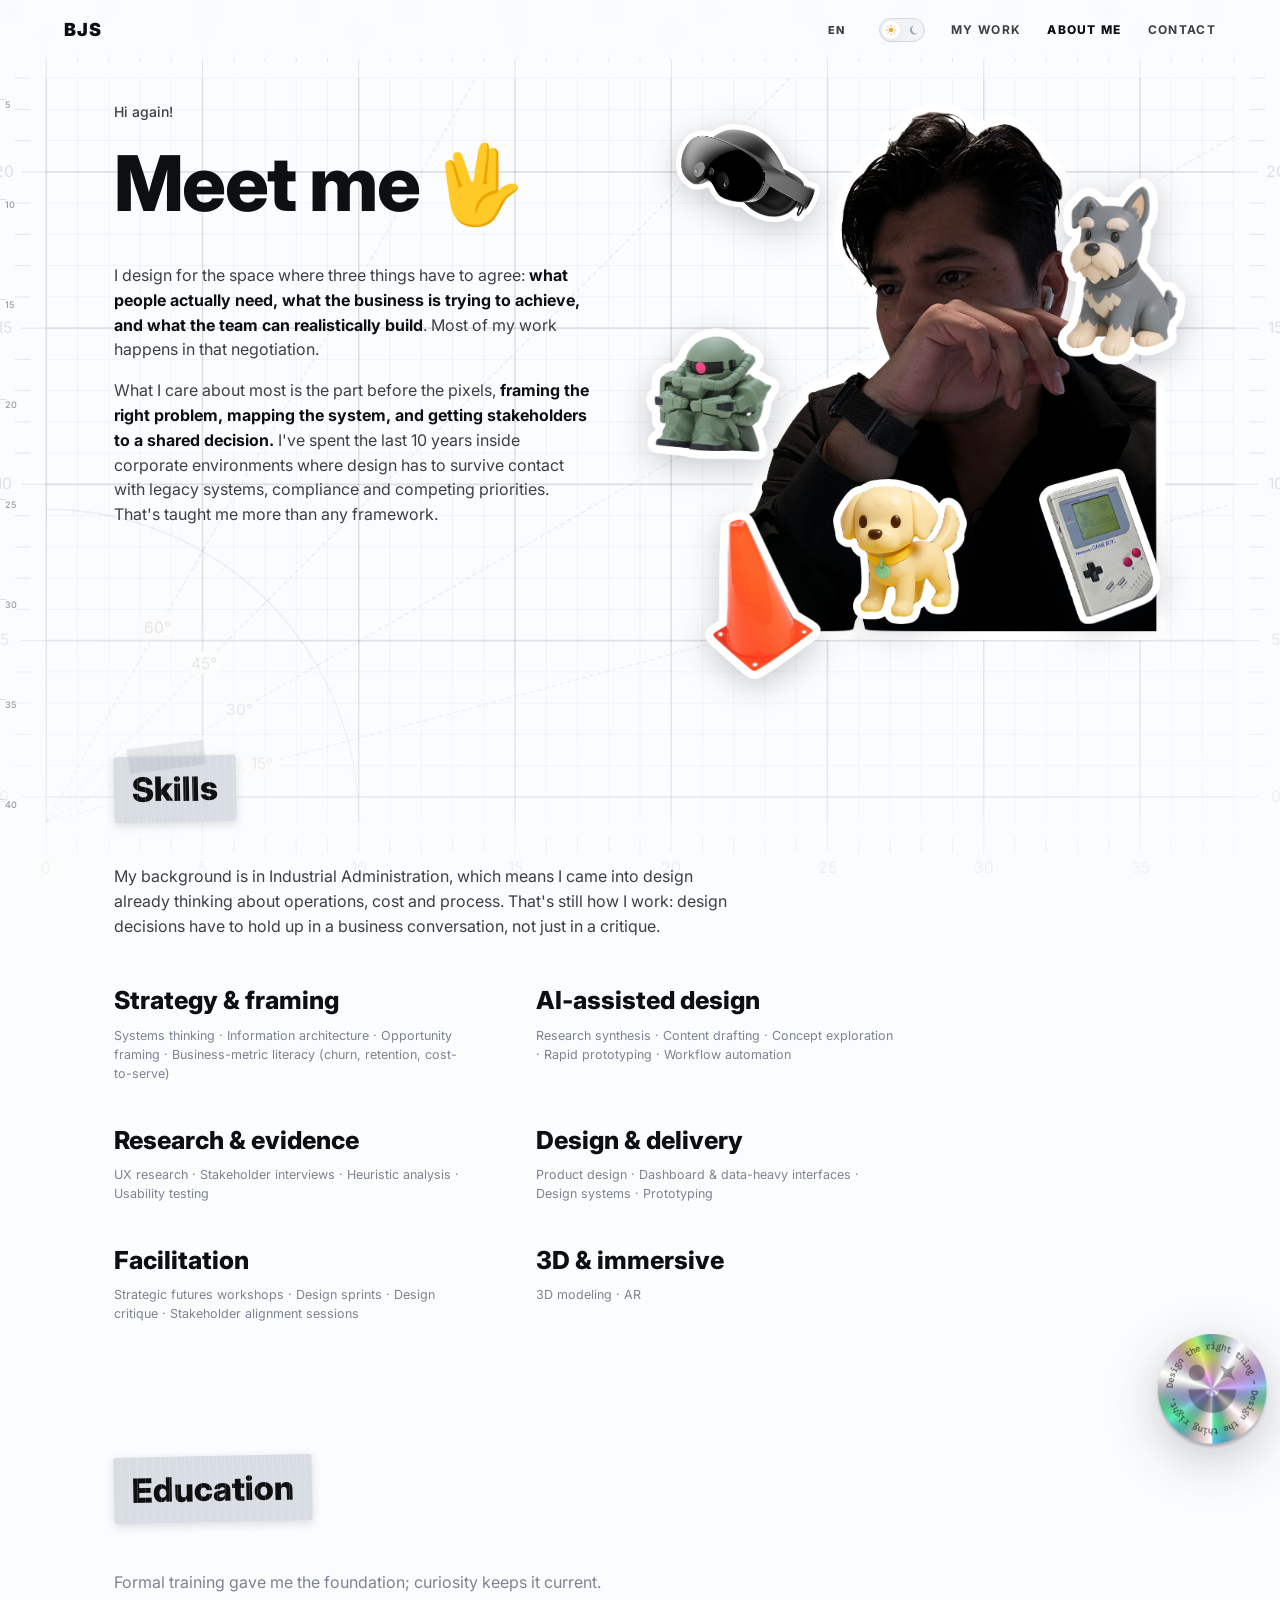
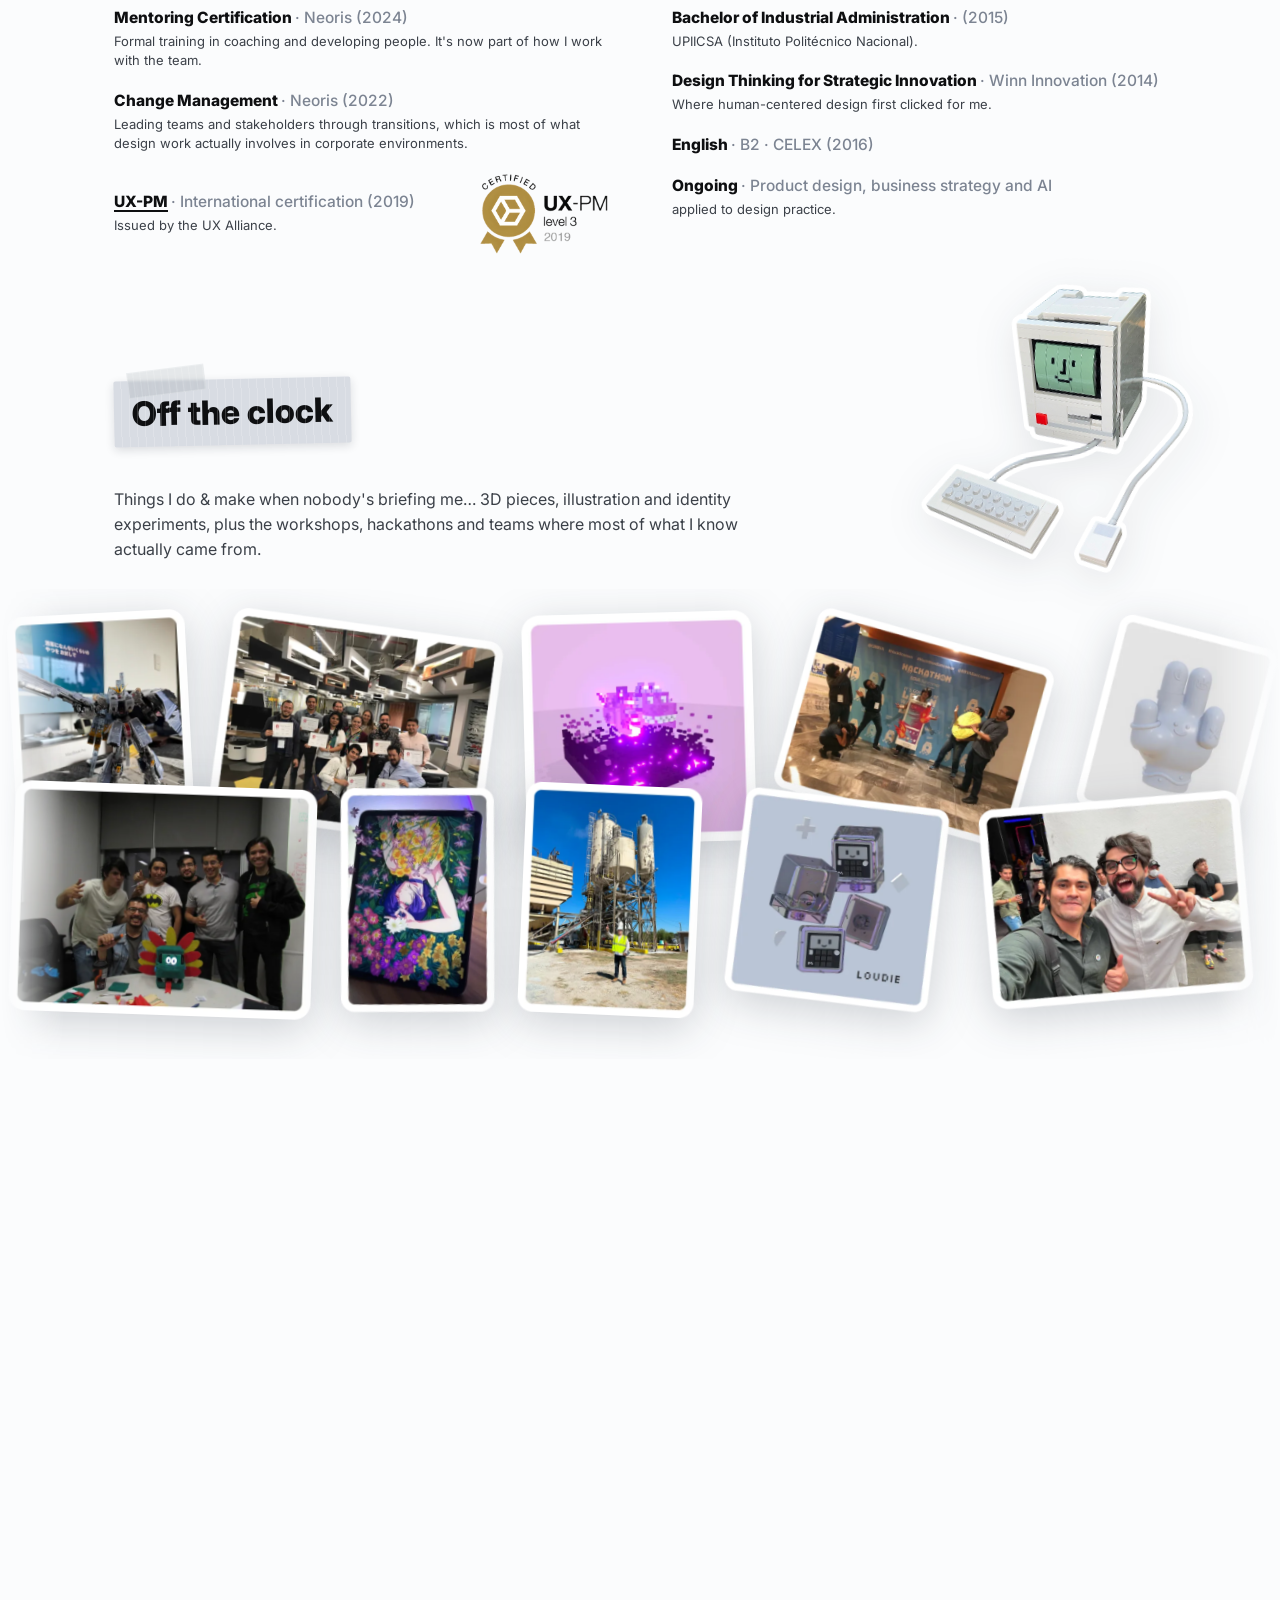
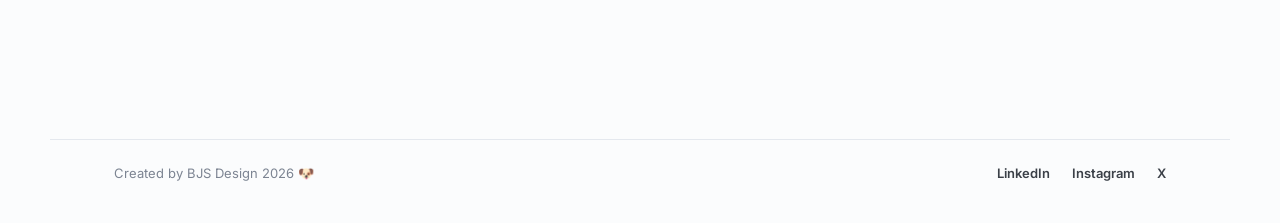
==== about.html @ afc229b2 "Add apple-touch-icon (180x180) for iOS home screen Co-Authored-By: Claude Opus 4.8 <noreply@anthropi" ====
<!DOCTYPE html>
<html lang="en">
<head>
  <meta charset="UTF-8" />
  <meta name="viewport" content="width=device-width, initial-scale=1.0" />
  <!-- Google Analytics (GA4) -->
  <script async src="https://www.googletagmanager.com/gtag/js?id=G-72JWC0ZJKR"></script>
  <script>
    window.dataLayer = window.dataLayer || [];
    function gtag(){dataLayer.push(arguments);}
    gtag('js', new Date());
    gtag('config', 'G-72JWC0ZJKR');
  </script>
  <title>About — Brayham Jaimes</title>
  <meta name="description" content="Meet Brayham Jaimes — Product Designer. Skills, education and what I do off the clock." />
  <!-- Open Graph / social preview -->
  <meta property="og:type" content="website" />
  <meta property="og:site_name" content="Brayham Jaimes" />
  <meta property="og:title" content="About — Brayham Jaimes" />
  <meta property="og:description" content="Meet Brayham Jaimes — Product Designer. Skills, education and what I do off the clock." />
  <meta property="og:url" content="https://brayhamjaimes.com/about.html" />
  <meta property="og:image" content="https://brayhamjaimes.com/assets/og-preview.png" />
  <meta property="og:image:width" content="1200" />
  <meta property="og:image:height" content="630" />
  <meta property="og:image:alt" content="Brayham Jaimes — Building value through design" />
  <meta name="twitter:card" content="summary_large_image" />
  <meta name="twitter:title" content="About — Brayham Jaimes" />
  <meta name="twitter:description" content="Meet Brayham Jaimes — Product Designer. Skills, education and what I do off the clock." />
  <meta name="twitter:image" content="https://brayhamjaimes.com/assets/og-preview.png" />
  <link rel="icon" type="image/png" href="assets/favicon.png" />
  <link rel="apple-touch-icon" sizes="180x180" href="assets/apple-touch-icon.png" />
  <link rel="canonical" href="https://brayhamjaimes.com/about.html" />
  <meta name="author" content="Brayham Jaimes" />
  <meta name="robots" content="index, follow, max-image-preview:large, max-snippet:-1" />
  <meta name="geo.region" content="MX-CMX" />
  <meta name="geo.placename" content="Mexico City" />
  <script type="application/ld+json">
  {
    "@context": "https://schema.org",
    "@graph": [
      {
        "@type": "AboutPage",
        "@id": "https://brayhamjaimes.com/about.html#aboutpage",
        "url": "https://brayhamjaimes.com/about.html",
        "name": "About — Brayham Jaimes",
        "isPartOf": { "@id": "https://brayhamjaimes.com/#website" },
        "inLanguage": "en",
        "mainEntity": { "@id": "https://brayhamjaimes.com/#brayham" }
      },
      {
        "@type": "Person",
        "@id": "https://brayhamjaimes.com/#brayham",
        "name": "Brayham Jaimes",
        "givenName": "Brayham",
        "familyName": "Jaimes",
        "jobTitle": "Senior Product Designer",
        "description": "Product designer with 10+ years turning complex problems into products that ship, for global brands, LATAM carriers and his own studio, BJS Design. Background in Industrial Administration; works at the intersection of user needs, business goals and what teams can realistically build.",
        "url": "https://brayhamjaimes.com/",
        "image": "https://brayhamjaimes.com/assets/og-preview.png",
        "email": "brayhamjaimes@gmail.com",
        "worksFor": [
          { "@type": "Organization", "name": "EPAM Systems" },
          { "@type": "Organization", "name": "BJS Design", "url": "https://brayhamjaimes.com/" }
        ],
        "address": { "@type": "PostalAddress", "addressLocality": "Mexico City", "addressRegion": "CDMX", "addressCountry": "MX" },
        "alumniOf": { "@type": "CollegeOrUniversity", "name": "Instituto Politécnico Nacional (UPIICSA)" },
        "knowsAbout": ["Product Design", "UX Design", "UX Research", "Design Systems", "Information Architecture", "Design Thinking", "Design Sprints", "Service Design", "Prototyping", "Interaction Design", "Workshop Facilitation", "AI-assisted design"],
        "knowsLanguage": ["Spanish", "English"],
        "hasCredential": [
          { "@type": "EducationalOccupationalCredential", "credentialCategory": "certification", "name": "UX-PM international certification (UX Alliance)" },
          { "@type": "EducationalOccupationalCredential", "credentialCategory": "certification", "name": "Mentoring certification (Neoris)" },
          { "@type": "EducationalOccupationalCredential", "credentialCategory": "certification", "name": "Change Management (Neoris)" }
        ],
        "sameAs": ["https://mx.linkedin.com/in/brayhamjaimes", "https://www.instagram.com/brayhamjaimes", "https://x.com/brayhamjaimes"]
      }
    ]
  }
  </script>
  <script>
    (function () {
      try {
        var t = localStorage.getItem('bjs-theme');
        if (!t) t = window.matchMedia('(prefers-color-scheme: dark)').matches ? 'dark' : 'light';
        document.documentElement.setAttribute('data-theme', t);
      } catch (e) { document.documentElement.setAttribute('data-theme', 'light'); }
    })();
  </script>
  <link rel="preconnect" href="https://fonts.googleapis.com" />
  <link rel="preconnect" href="https://fonts.gstatic.com" crossorigin />
  <link href="https://fonts.googleapis.com/css2?family=Inter:wght@400;500;600;700;800;900&family=Caveat:wght@500;600;700&family=Kalam:wght@400;700&display=swap" rel="stylesheet" />
  <link rel="stylesheet" href="css/styles.css?v=55" />
</head>
<body>
  <div class="grid-bg" aria-hidden="true" style="display:none"></div>
  <svg class="blueprint" viewBox="0 0 860 576" preserveAspectRatio="xMidYMid slice" aria-hidden="true"><style>.er{fill:var(--paper);stroke:none}</style><defs><clipPath id="gridClip"><rect x="50" y="50" width="760" height="476"/></clipPath></defs><path d="M 50 326 A 200 200 0 0 1 250 526" fill="none" stroke="currentColor" stroke-opacity="0.45" stroke-width="1"/><line x1="246" y1="526" x2="254" y2="526" stroke="currentColor" stroke-opacity="0.45" stroke-width="0.5"/><line x1="245.25" y1="508.92" x2="253.22" y2="508.22" stroke="currentColor" stroke-opacity="0.45" stroke-width="0.5"/><line x1="243.02" y1="491.96" x2="250.9" y2="490.58" stroke="currentColor" stroke-opacity="0.45" stroke-width="0.5"/><line x1="239.32" y1="475.27" x2="247.05" y2="473.2" stroke="currentColor" stroke-opacity="0.45" stroke-width="0.5"/><line x1="234.18" y1="458.96" x2="241.7" y2="456.23" stroke="currentColor" stroke-opacity="0.45" stroke-width="0.5"/><line x1="227.64" y1="443.17" x2="234.89" y2="439.79" stroke="currentColor" stroke-opacity="0.45" stroke-width="0.5"/><line x1="219.74" y1="428" x2="226.67" y2="424" stroke="currentColor" stroke-opacity="0.45" stroke-width="0.5"/><line x1="210.55" y1="413.58" x2="217.11" y2="408.99" stroke="currentColor" stroke-opacity="0.45" stroke-width="0.5"/><line x1="200.14" y1="400.01" x2="206.27" y2="394.87" stroke="currentColor" stroke-opacity="0.45" stroke-width="0.5"/><line x1="188.59" y1="387.41" x2="194.25" y2="381.75" stroke="currentColor" stroke-opacity="0.45" stroke-width="0.5"/><line x1="175.99" y1="375.86" x2="181.13" y2="369.73" stroke="currentColor" stroke-opacity="0.45" stroke-width="0.5"/><line x1="162.42" y1="365.45" x2="167.01" y2="358.89" stroke="currentColor" stroke-opacity="0.45" stroke-width="0.5"/><line x1="148" y1="356.26" x2="152" y2="349.33" stroke="currentColor" stroke-opacity="0.45" stroke-width="0.5"/><line x1="132.83" y1="348.36" x2="136.21" y2="341.11" stroke="currentColor" stroke-opacity="0.45" stroke-width="0.5"/><line x1="117.04" y1="341.82" x2="119.77" y2="334.3" stroke="currentColor" stroke-opacity="0.45" stroke-width="0.5"/><line x1="100.73" y1="336.68" x2="102.8" y2="328.95" stroke="currentColor" stroke-opacity="0.45" stroke-width="0.5"/><line x1="84.04" y1="332.98" x2="85.42" y2="325.1" stroke="currentColor" stroke-opacity="0.45" stroke-width="0.5"/><line x1="67.08" y1="330.75" x2="67.78" y2="322.78" stroke="currentColor" stroke-opacity="0.45" stroke-width="0.5"/><line x1="50" y1="330" x2="50" y2="322" stroke="currentColor" stroke-opacity="0.45" stroke-width="0.5"/><rect x="140.99" y="421.01" width="16" height="12" class="er" stroke="none"/><line x1="50" y1="50" x2="50" y2="526" stroke="currentColor" stroke-width="1"/><line x1="70" y1="50" x2="70" y2="526" stroke="currentColor" stroke-opacity="0.45" stroke-width="0.5"/><line x1="90" y1="50" x2="90" y2="526" stroke="currentColor" stroke-opacity="0.45" stroke-width="0.5"/><line x1="110" y1="50" x2="110" y2="526" stroke="currentColor" stroke-opacity="0.45" stroke-width="0.5"/><line x1="130" y1="50" x2="130" y2="526" stroke="currentColor" stroke-opacity="0.45" stroke-width="0.5"/><line x1="150" y1="50" x2="150" y2="526" stroke="currentColor" stroke-width="1"/><line x1="170" y1="50" x2="170" y2="526" stroke="currentColor" stroke-opacity="0.45" stroke-width="0.5"/><line x1="190" y1="50" x2="190" y2="526" stroke="currentColor" stroke-opacity="0.45" stroke-width="0.5"/><line x1="210" y1="50" x2="210" y2="526" stroke="currentColor" stroke-opacity="0.45" stroke-width="0.5"/><line x1="230" y1="50" x2="230" y2="526" stroke="currentColor" stroke-opacity="0.45" stroke-width="0.5"/><line x1="250" y1="50" x2="250" y2="526" stroke="currentColor" stroke-width="1"/><line x1="270" y1="50" x2="270" y2="526" stroke="currentColor" stroke-opacity="0.45" stroke-width="0.5"/><line x1="290" y1="50" x2="290" y2="526" stroke="currentColor" stroke-opacity="0.45" stroke-width="0.5"/><line x1="310" y1="50" x2="310" y2="526" stroke="currentColor" stroke-opacity="0.45" stroke-width="0.5"/><line x1="330" y1="50" x2="330" y2="526" stroke="currentColor" stroke-opacity="0.45" stroke-width="0.5"/><line x1="350" y1="50" x2="350" y2="526" stroke="currentColor" stroke-width="1"/><line x1="370" y1="50" x2="370" y2="526" stroke="currentColor" stroke-opacity="0.45" stroke-width="0.5"/><line x1="390" y1="50" x2="390" y2="526" stroke="currentColor" stroke-opacity="0.45" stroke-width="0.5"/><line x1="410" y1="50" x2="410" y2="526" stroke="currentColor" stroke-opacity="0.45" stroke-width="0.5"/><line x1="430" y1="50" x2="430" y2="526" stroke="currentColor" stroke-opacity="0.45" stroke-width="0.5"/><line x1="450" y1="50" x2="450" y2="526" stroke="currentColor" stroke-width="1"/><line x1="470" y1="50" x2="470" y2="526" stroke="currentColor" stroke-opacity="0.45" stroke-width="0.5"/><line x1="490" y1="50" x2="490" y2="526" stroke="currentColor" stroke-opacity="0.45" stroke-width="0.5"/><line x1="510" y1="50" x2="510" y2="526" stroke="currentColor" stroke-opacity="0.45" stroke-width="0.5"/><line x1="530" y1="50" x2="530" y2="526" stroke="currentColor" stroke-opacity="0.45" stroke-width="0.5"/><line x1="550" y1="50" x2="550" y2="526" stroke="currentColor" stroke-width="1"/><line x1="570" y1="50" x2="570" y2="526" stroke="currentColor" stroke-opacity="0.45" stroke-width="0.5"/><line x1="590" y1="50" x2="590" y2="526" stroke="currentColor" stroke-opacity="0.45" stroke-width="0.5"/><line x1="610" y1="50" x2="610" y2="526" stroke="currentColor" stroke-opacity="0.45" stroke-width="0.5"/><line x1="630" y1="50" x2="630" y2="526" stroke="currentColor" stroke-opacity="0.45" stroke-width="0.5"/><line x1="650" y1="50" x2="650" y2="526" stroke="currentColor" stroke-width="1"/><line x1="670" y1="50" x2="670" y2="526" stroke="currentColor" stroke-opacity="0.45" stroke-width="0.5"/><line x1="690" y1="50" x2="690" y2="526" stroke="currentColor" stroke-opacity="0.45" stroke-width="0.5"/><line x1="710" y1="50" x2="710" y2="526" stroke="currentColor" stroke-opacity="0.45" stroke-width="0.5"/><line x1="730" y1="50" x2="730" y2="526" stroke="currentColor" stroke-opacity="0.45" stroke-width="0.5"/><line x1="750" y1="50" x2="750" y2="526" stroke="currentColor" stroke-width="1"/><line x1="770" y1="50" x2="770" y2="526" stroke="currentColor" stroke-opacity="0.45" stroke-width="0.5"/><line x1="790" y1="50" x2="790" y2="526" stroke="currentColor" stroke-opacity="0.45" stroke-width="0.5"/><line x1="810" y1="50" x2="810" y2="526" stroke="currentColor" stroke-opacity="0.45" stroke-width="0.5"/><line x1="50" y1="50" x2="810" y2="50" stroke="currentColor" stroke-opacity="0.45" stroke-width="0.5"/><line x1="50" y1="70" x2="810" y2="70" stroke="currentColor" stroke-opacity="0.45" stroke-width="0.5"/><line x1="50" y1="90" x2="810" y2="90" stroke="currentColor" stroke-opacity="0.45" stroke-width="0.5"/><line x1="50" y1="110" x2="810" y2="110" stroke="currentColor" stroke-width="1"/><line x1="50" y1="130" x2="810" y2="130" stroke="currentColor" stroke-opacity="0.45" stroke-width="0.5"/><line x1="50" y1="150" x2="810" y2="150" stroke="currentColor" stroke-opacity="0.45" stroke-width="0.5"/><line x1="50" y1="170" x2="810" y2="170" stroke="currentColor" stroke-opacity="0.45" stroke-width="0.5"/><line x1="50" y1="190" x2="810" y2="190" stroke="currentColor" stroke-opacity="0.45" stroke-width="0.5"/><line x1="50" y1="210" x2="810" y2="210" stroke="currentColor" stroke-width="1"/><line x1="50" y1="230" x2="810" y2="230" stroke="currentColor" stroke-opacity="0.45" stroke-width="0.5"/><line x1="50" y1="250" x2="810" y2="250" stroke="currentColor" stroke-opacity="0.45" stroke-width="0.5"/><line x1="50" y1="270" x2="810" y2="270" stroke="currentColor" stroke-opacity="0.45" stroke-width="0.5"/><line x1="50" y1="290" x2="810" y2="290" stroke="currentColor" stroke-opacity="0.45" stroke-width="0.5"/><line x1="50" y1="310" x2="810" y2="310" stroke="currentColor" stroke-width="1"/><line x1="50" y1="330" x2="810" y2="330" stroke="currentColor" stroke-opacity="0.45" stroke-width="0.5"/><line x1="50" y1="350" x2="810" y2="350" stroke="currentColor" stroke-opacity="0.45" stroke-width="0.5"/><line x1="50" y1="370" x2="810" y2="370" stroke="currentColor" stroke-opacity="0.45" stroke-width="0.5"/><line x1="50" y1="390" x2="810" y2="390" stroke="currentColor" stroke-opacity="0.45" stroke-width="0.5"/><line x1="50" y1="410" x2="810" y2="410" stroke="currentColor" stroke-width="1"/><line x1="50" y1="430" x2="810" y2="430" stroke="currentColor" stroke-opacity="0.45" stroke-width="0.5"/><line x1="50" y1="450" x2="810" y2="450" stroke="currentColor" stroke-opacity="0.45" stroke-width="0.5"/><line x1="50" y1="470" x2="810" y2="470" stroke="currentColor" stroke-opacity="0.45" stroke-width="0.5"/><line x1="50" y1="490" x2="810" y2="490" stroke="currentColor" stroke-opacity="0.45" stroke-width="0.5"/><line x1="50" y1="510" x2="810" y2="510" stroke="currentColor" stroke-width="1"/><line x1="50" y1="30" x2="50" y2="50" stroke="currentColor" stroke-width="0.5"/><line x1="70" y1="30" x2="70" y2="40" stroke="currentColor" stroke-width="0.5"/><line x1="90" y1="30" x2="90" y2="40" stroke="currentColor" stroke-width="0.5"/><line x1="110" y1="30" x2="110" y2="40" stroke="currentColor" stroke-width="0.5"/><line x1="130" y1="30" x2="130" y2="40" stroke="currentColor" stroke-width="0.5"/><line x1="150" y1="30" x2="150" y2="50" stroke="currentColor" stroke-width="0.5"/><line x1="170" y1="30" x2="170" y2="40" stroke="currentColor" stroke-width="0.5"/><line x1="190" y1="30" x2="190" y2="40" stroke="currentColor" stroke-width="0.5"/><line x1="210" y1="30" x2="210" y2="40" stroke="currentColor" stroke-width="0.5"/><line x1="230" y1="30" x2="230" y2="40" stroke="currentColor" stroke-width="0.5"/><line x1="250" y1="30" x2="250" y2="50" stroke="currentColor" stroke-width="0.5"/><line x1="270" y1="30" x2="270" y2="40" stroke="currentColor" stroke-width="0.5"/><line x1="290" y1="30" x2="290" y2="40" stroke="currentColor" stroke-width="0.5"/><line x1="310" y1="30" x2="310" y2="40" stroke="currentColor" stroke-width="0.5"/><line x1="330" y1="30" x2="330" y2="40" stroke="currentColor" stroke-width="0.5"/><line x1="350" y1="30" x2="350" y2="50" stroke="currentColor" stroke-width="0.5"/><line x1="370" y1="30" x2="370" y2="40" stroke="currentColor" stroke-width="0.5"/><line x1="390" y1="30" x2="390" y2="40" stroke="currentColor" stroke-width="0.5"/><line x1="410" y1="30" x2="410" y2="40" stroke="currentColor" stroke-width="0.5"/><line x1="430" y1="30" x2="430" y2="40" stroke="currentColor" stroke-width="0.5"/><line x1="450" y1="30" x2="450" y2="50" stroke="currentColor" stroke-width="0.5"/><line x1="470" y1="30" x2="470" y2="40" stroke="currentColor" stroke-width="0.5"/><line x1="490" y1="30" x2="490" y2="40" stroke="currentColor" stroke-width="0.5"/><line x1="510" y1="30" x2="510" y2="40" stroke="currentColor" stroke-width="0.5"/><line x1="530" y1="30" x2="530" y2="40" stroke="currentColor" stroke-width="0.5"/><line x1="550" y1="30" x2="550" y2="50" stroke="currentColor" stroke-width="0.5"/><line x1="570" y1="30" x2="570" y2="40" stroke="currentColor" stroke-width="0.5"/><line x1="590" y1="30" x2="590" y2="40" stroke="currentColor" stroke-width="0.5"/><line x1="610" y1="30" x2="610" y2="40" stroke="currentColor" stroke-width="0.5"/><line x1="630" y1="30" x2="630" y2="40" stroke="currentColor" stroke-width="0.5"/><line x1="650" y1="30" x2="650" y2="50" stroke="currentColor" stroke-width="0.5"/><line x1="670" y1="30" x2="670" y2="40" stroke="currentColor" stroke-width="0.5"/><line x1="690" y1="30" x2="690" y2="40" stroke="currentColor" stroke-width="0.5"/><line x1="710" y1="30" x2="710" y2="40" stroke="currentColor" stroke-width="0.5"/><line x1="730" y1="30" x2="730" y2="40" stroke="currentColor" stroke-width="0.5"/><line x1="750" y1="30" x2="750" y2="50" stroke="currentColor" stroke-width="0.5"/><line x1="770" y1="30" x2="770" y2="40" stroke="currentColor" stroke-width="0.5"/><line x1="790" y1="30" x2="790" y2="40" stroke="currentColor" stroke-width="0.5"/><line x1="810" y1="30" x2="810" y2="40" stroke="currentColor" stroke-width="0.5"/><line x1="30" y1="50" x2="40" y2="50" stroke="currentColor" stroke-width="0.5"/><line x1="30" y1="70" x2="40" y2="70" stroke="currentColor" stroke-width="0.5"/><line x1="30" y1="90" x2="40" y2="90" stroke="currentColor" stroke-width="0.5"/><line x1="30" y1="110" x2="50" y2="110" stroke="currentColor" stroke-width="0.5"/><line x1="30" y1="130" x2="40" y2="130" stroke="currentColor" stroke-width="0.5"/><line x1="30" y1="150" x2="40" y2="150" stroke="currentColor" stroke-width="0.5"/><line x1="30" y1="170" x2="40" y2="170" stroke="currentColor" stroke-width="0.5"/><line x1="30" y1="190" x2="40" y2="190" stroke="currentColor" stroke-width="0.5"/><line x1="30" y1="210" x2="50" y2="210" stroke="currentColor" stroke-width="0.5"/><line x1="30" y1="230" x2="40" y2="230" stroke="currentColor" stroke-width="0.5"/><line x1="30" y1="250" x2="40" y2="250" stroke="currentColor" stroke-width="0.5"/><line x1="30" y1="270" x2="40" y2="270" stroke="currentColor" stroke-width="0.5"/><line x1="30" y1="290" x2="40" y2="290" stroke="currentColor" stroke-width="0.5"/><line x1="30" y1="310" x2="50" y2="310" stroke="currentColor" stroke-width="0.5"/><line x1="30" y1="330" x2="40" y2="330" stroke="currentColor" stroke-width="0.5"/><line x1="30" y1="350" x2="40" y2="350" stroke="currentColor" stroke-width="0.5"/><line x1="30" y1="370" x2="40" y2="370" stroke="currentColor" stroke-width="0.5"/><line x1="30" y1="390" x2="40" y2="390" stroke="currentColor" stroke-width="0.5"/><line x1="30" y1="410" x2="50" y2="410" stroke="currentColor" stroke-width="0.5"/><line x1="30" y1="430" x2="40" y2="430" stroke="currentColor" stroke-width="0.5"/><line x1="30" y1="450" x2="40" y2="450" stroke="currentColor" stroke-width="0.5"/><line x1="30" y1="470" x2="40" y2="470" stroke="currentColor" stroke-width="0.5"/><line x1="30" y1="490" x2="40" y2="490" stroke="currentColor" stroke-width="0.5"/><line x1="30" y1="510" x2="50" y2="510" stroke="currentColor" stroke-width="0.5"/><line x1="820" y1="50" x2="830" y2="50" stroke="currentColor" stroke-width="0.5"/><line x1="820" y1="70" x2="830" y2="70" stroke="currentColor" stroke-width="0.5"/><line x1="820" y1="90" x2="830" y2="90" stroke="currentColor" stroke-width="0.5"/><line x1="810" y1="110" x2="830" y2="110" stroke="currentColor" stroke-width="0.5"/><line x1="820" y1="130" x2="830" y2="130" stroke="currentColor" stroke-width="0.5"/><line x1="820" y1="150" x2="830" y2="150" stroke="currentColor" stroke-width="0.5"/><line x1="820" y1="170" x2="830" y2="170" stroke="currentColor" stroke-width="0.5"/><line x1="820" y1="190" x2="830" y2="190" stroke="currentColor" stroke-width="0.5"/><line x1="810" y1="210" x2="830" y2="210" stroke="currentColor" stroke-width="0.5"/><line x1="820" y1="230" x2="830" y2="230" stroke="currentColor" stroke-width="0.5"/><line x1="820" y1="250" x2="830" y2="250" stroke="currentColor" stroke-width="0.5"/><line x1="820" y1="270" x2="830" y2="270" stroke="currentColor" stroke-width="0.5"/><line x1="820" y1="290" x2="830" y2="290" stroke="currentColor" stroke-width="0.5"/><line x1="810" y1="310" x2="830" y2="310" stroke="currentColor" stroke-width="0.5"/><line x1="820" y1="330" x2="830" y2="330" stroke="currentColor" stroke-width="0.5"/><line x1="820" y1="350" x2="830" y2="350" stroke="currentColor" stroke-width="0.5"/><line x1="820" y1="370" x2="830" y2="370" stroke="currentColor" stroke-width="0.5"/><line x1="820" y1="390" x2="830" y2="390" stroke="currentColor" stroke-width="0.5"/><line x1="810" y1="410" x2="830" y2="410" stroke="currentColor" stroke-width="0.5"/><line x1="820" y1="430" x2="830" y2="430" stroke="currentColor" stroke-width="0.5"/><line x1="820" y1="450" x2="830" y2="450" stroke="currentColor" stroke-width="0.5"/><line x1="820" y1="470" x2="830" y2="470" stroke="currentColor" stroke-width="0.5"/><line x1="820" y1="490" x2="830" y2="490" stroke="currentColor" stroke-width="0.5"/><line x1="810" y1="510" x2="830" y2="510" stroke="currentColor" stroke-width="0.5"/><line x1="50" y1="526" x2="50" y2="546" stroke="currentColor" stroke-width="0.5"/><line x1="70" y1="536" x2="70" y2="546" stroke="currentColor" stroke-width="0.5"/><line x1="90" y1="536" x2="90" y2="546" stroke="currentColor" stroke-width="0.5"/><line x1="110" y1="536" x2="110" y2="546" stroke="currentColor" stroke-width="0.5"/><line x1="130" y1="536" x2="130" y2="546" stroke="currentColor" stroke-width="0.5"/><line x1="150" y1="526" x2="150" y2="546" stroke="currentColor" stroke-width="0.5"/><line x1="170" y1="536" x2="170" y2="546" stroke="currentColor" stroke-width="0.5"/><line x1="190" y1="536" x2="190" y2="546" stroke="currentColor" stroke-width="0.5"/><line x1="210" y1="536" x2="210" y2="546" stroke="currentColor" stroke-width="0.5"/><line x1="230" y1="536" x2="230" y2="546" stroke="currentColor" stroke-width="0.5"/><line x1="250" y1="526" x2="250" y2="546" stroke="currentColor" stroke-width="0.5"/><line x1="270" y1="536" x2="270" y2="546" stroke="currentColor" stroke-width="0.5"/><line x1="290" y1="536" x2="290" y2="546" stroke="currentColor" stroke-width="0.5"/><line x1="310" y1="536" x2="310" y2="546" stroke="currentColor" stroke-width="0.5"/><line x1="330" y1="536" x2="330" y2="546" stroke="currentColor" stroke-width="0.5"/><line x1="350" y1="526" x2="350" y2="546" stroke="currentColor" stroke-width="0.5"/><line x1="370" y1="536" x2="370" y2="546" stroke="currentColor" stroke-width="0.5"/><line x1="390" y1="536" x2="390" y2="546" stroke="currentColor" stroke-width="0.5"/><line x1="410" y1="536" x2="410" y2="546" stroke="currentColor" stroke-width="0.5"/><line x1="430" y1="536" x2="430" y2="546" stroke="currentColor" stroke-width="0.5"/><line x1="450" y1="526" x2="450" y2="546" stroke="currentColor" stroke-width="0.5"/><line x1="470" y1="536" x2="470" y2="546" stroke="currentColor" stroke-width="0.5"/><line x1="490" y1="536" x2="490" y2="546" stroke="currentColor" stroke-width="0.5"/><line x1="510" y1="536" x2="510" y2="546" stroke="currentColor" stroke-width="0.5"/><line x1="530" y1="536" x2="530" y2="546" stroke="currentColor" stroke-width="0.5"/><line x1="550" y1="526" x2="550" y2="546" stroke="currentColor" stroke-width="0.5"/><line x1="570" y1="536" x2="570" y2="546" stroke="currentColor" stroke-width="0.5"/><line x1="590" y1="536" x2="590" y2="546" stroke="currentColor" stroke-width="0.5"/><line x1="610" y1="536" x2="610" y2="546" stroke="currentColor" stroke-width="0.5"/><line x1="630" y1="536" x2="630" y2="546" stroke="currentColor" stroke-width="0.5"/><line x1="650" y1="526" x2="650" y2="546" stroke="currentColor" stroke-width="0.5"/><line x1="670" y1="536" x2="670" y2="546" stroke="currentColor" stroke-width="0.5"/><line x1="690" y1="536" x2="690" y2="546" stroke="currentColor" stroke-width="0.5"/><line x1="710" y1="536" x2="710" y2="546" stroke="currentColor" stroke-width="0.5"/><line x1="730" y1="536" x2="730" y2="546" stroke="currentColor" stroke-width="0.5"/><line x1="750" y1="526" x2="750" y2="546" stroke="currentColor" stroke-width="0.5"/><line x1="770" y1="536" x2="770" y2="546" stroke="currentColor" stroke-width="0.5"/><line x1="790" y1="536" x2="790" y2="546" stroke="currentColor" stroke-width="0.5"/><line x1="810" y1="536" x2="810" y2="546" stroke="currentColor" stroke-width="0.5"/><rect x="38" y="15" width="24" height="12" class="er" stroke="none"/><text x="50" y="25" text-anchor="middle" font-size="10" fill="currentColor"  font-style="normal" font-weight="400">0</text><rect x="138" y="15" width="24" height="12" class="er" stroke="none"/><text x="150" y="25" text-anchor="middle" font-size="10" fill="currentColor"  font-style="normal" font-weight="400">5</text><rect x="238" y="15" width="24" height="12" class="er" stroke="none"/><text x="250" y="25" text-anchor="middle" font-size="10" fill="currentColor"  font-style="normal" font-weight="400">10</text><rect x="338" y="15" width="24" height="12" class="er" stroke="none"/><text x="350" y="25" text-anchor="middle" font-size="10" fill="currentColor"  font-style="normal" font-weight="400">15</text><rect x="438" y="15" width="24" height="12" class="er" stroke="none"/><text x="450" y="25" text-anchor="middle" font-size="10" fill="currentColor"  font-style="normal" font-weight="400">20</text><rect x="538" y="15" width="24" height="12" class="er" stroke="none"/><text x="550" y="25" text-anchor="middle" font-size="10" fill="currentColor"  font-style="normal" font-weight="400">25</text><rect x="638" y="15" width="24" height="12" class="er" stroke="none"/><text x="650" y="25" text-anchor="middle" font-size="10" fill="currentColor"  font-style="normal" font-weight="400">30</text><rect x="738" y="15" width="24" height="12" class="er" stroke="none"/><text x="750" y="25" text-anchor="middle" font-size="10" fill="currentColor"  font-style="normal" font-weight="400">35</text><rect x="10" y="104" width="24" height="12" class="er" stroke="none"/><text x="23" y="113" text-anchor="middle" font-size="10" fill="currentColor"  font-style="normal" font-weight="400">20</text><rect x="10" y="204" width="24" height="12" class="er" stroke="none"/><text x="23" y="213" text-anchor="middle" font-size="10" fill="currentColor"  font-style="normal" font-weight="400">15</text><rect x="10" y="304" width="24" height="12" class="er" stroke="none"/><text x="23" y="313" text-anchor="middle" font-size="10" fill="currentColor"  font-style="normal" font-weight="400">10</text><rect x="10" y="404" width="24" height="12" class="er" stroke="none"/><text x="23" y="413" text-anchor="middle" font-size="10" fill="currentColor"  font-style="normal" font-weight="400">5</text><rect x="10" y="504" width="24" height="12" class="er" stroke="none"/><text x="23" y="513" text-anchor="middle" font-size="10" fill="currentColor"  font-style="normal" font-weight="400">0</text><rect x="826" y="104" width="24" height="12" class="er" stroke="none"/><text x="837" y="113" text-anchor="middle" font-size="10" fill="currentColor"  font-style="normal" font-weight="400">20</text><rect x="826" y="204" width="24" height="12" class="er" stroke="none"/><text x="837" y="213" text-anchor="middle" font-size="10" fill="currentColor"  font-style="normal" font-weight="400">15</text><rect x="826" y="304" width="24" height="12" class="er" stroke="none"/><text x="837" y="313" text-anchor="middle" font-size="10" fill="currentColor"  font-style="normal" font-weight="400">10</text><rect x="826" y="404" width="24" height="12" class="er" stroke="none"/><text x="837" y="413" text-anchor="middle" font-size="10" fill="currentColor"  font-style="normal" font-weight="400">5</text><rect x="826" y="504" width="24" height="12" class="er" stroke="none"/><text x="837" y="513" text-anchor="middle" font-size="10" fill="currentColor"  font-style="normal" font-weight="400">0</text><rect x="38" y="549" width="24" height="12" class="er" stroke="none"/><text x="50" y="559" text-anchor="middle" font-size="10" fill="currentColor"  font-style="normal" font-weight="400">0</text><rect x="138" y="549" width="24" height="12" class="er" stroke="none"/><text x="150" y="559" text-anchor="middle" font-size="10" fill="currentColor"  font-style="normal" font-weight="400">5</text><rect x="238" y="549" width="24" height="12" class="er" stroke="none"/><text x="250" y="559" text-anchor="middle" font-size="10" fill="currentColor"  font-style="normal" font-weight="400">10</text><rect x="338" y="549" width="24" height="12" class="er" stroke="none"/><text x="350" y="559" text-anchor="middle" font-size="10" fill="currentColor"  font-style="normal" font-weight="400">15</text><rect x="438" y="549" width="24" height="12" class="er" stroke="none"/><text x="450" y="559" text-anchor="middle" font-size="10" fill="currentColor"  font-style="normal" font-weight="400">20</text><rect x="538" y="549" width="24" height="12" class="er" stroke="none"/><text x="550" y="559" text-anchor="middle" font-size="10" fill="currentColor"  font-style="normal" font-weight="400">25</text><rect x="638" y="549" width="24" height="12" class="er" stroke="none"/><text x="650" y="559" text-anchor="middle" font-size="10" fill="currentColor"  font-style="normal" font-weight="400">30</text><rect x="738" y="549" width="24" height="12" class="er" stroke="none"/><text x="750" y="559" text-anchor="middle" font-size="10" fill="currentColor"  font-style="normal" font-weight="400">35</text><line x1="50" y1="526" x2="810" y2="322.36" stroke="currentColor" stroke-opacity="0.45" stroke-width="1" stroke-dasharray="3,2"/><rect x="175.93" y="481.04" width="24" height="14" rx="7" ry="7" class="er" stroke="none"/><text x="187.93" y="492.04" text-anchor="middle" font-size="10" fill="currentColor"  font-style="normal" font-weight="400">15<!-- -->&#176;</text><line x1="50" y1="526" x2="810" y2="87.21" stroke="currentColor" stroke-opacity="0.45" stroke-width="1" stroke-dasharray="3,2"/><rect x="161.67" y="446.6" width="24" height="14" rx="7" ry="7" class="er" stroke="none"/><text x="173.67" y="457.6" text-anchor="middle" font-size="10" fill="currentColor"  font-style="normal" font-weight="400">30<!-- -->&#176;</text><line x1="50" y1="526" x2="526" y2="50" stroke="currentColor" stroke-opacity="0.45" stroke-width="1" stroke-dasharray="3,2"/><rect x="138.97" y="417.03" width="24" height="14" rx="7" ry="7" class="er" stroke="none"/><text x="150.97" y="428.03" text-anchor="middle" font-size="10" fill="currentColor"  font-style="normal" font-weight="400">45<!-- -->&#176;</text><line x1="50" y1="526" x2="324.82" y2="50" stroke="currentColor" stroke-opacity="0.45" stroke-width="1" stroke-dasharray="3,2"/><rect x="109.4" y="394.33" width="24" height="14" rx="7" ry="7" class="er" stroke="none"/><text x="121.4" y="405.33" text-anchor="middle" font-size="10" fill="currentColor"  font-style="normal" font-weight="400">60<!-- -->&#176;</text></svg>
  <div class="ruler ruler--top" id="rulerTop" aria-hidden="true"></div>
  <div class="ruler ruler--left" id="rulerLeft" aria-hidden="true"></div>
  <div class="ruler ruler--corner" aria-hidden="true">0</div>

  <!-- NAV -->
  <header class="nav" id="top">
    <a class="nav__brand" href="index.html" aria-label="Brayham Jaimes — home">BJS</a>
    <button class="nav__burger" id="navBurger" aria-label="Menu" aria-expanded="false" aria-controls="navLinks">
      <span></span><span></span><span></span>
    </button>
    <nav class="nav__links" id="navLinks" aria-label="Primary">
      <div class="nav__menu-row">
        <button class="chip-toggle" id="langToggle" aria-label="Change language / Cambiar idioma" title="EN / ES">EN</button>
        <button class="theme-toggle" id="themeToggle" role="switch" aria-checked="false" aria-label="Toggle dark mode">
          <span class="theme-toggle__track">
            <svg class="theme-toggle__icon theme-toggle__icon--sun" viewBox="0 0 24 24" width="12" height="12" aria-hidden="true"><circle cx="12" cy="12" r="4.5" fill="currentColor"/><g stroke="currentColor" stroke-width="1.6" stroke-linecap="round"><path d="M12 2.5v3M12 18.5v3M2.5 12h3M18.5 12h3M5 5l2 2M17 17l2 2M19 5l-2 2M7 17l-2 2"/></g></svg>
            <svg class="theme-toggle__icon theme-toggle__icon--moon" viewBox="0 0 24 24" width="12" height="12" aria-hidden="true"><path fill="currentColor" d="M15 3a9 9 0 1 0 6 15.5A7.5 7.5 0 0 1 15 3z"/></svg>
            <span class="theme-toggle__thumb"></span>
          </span>
        </button>
      </div>
      <a href="index.html#work" class="nav__item">
        <span class="nav__check" aria-hidden="true"><svg viewBox="0 0 24 24" width="13" height="13"><path fill="none" stroke="currentColor" stroke-width="2.4" stroke-linecap="round" stroke-linejoin="round" d="M5 12l4 4 10-11"/></svg></span>
        <span class="nav__ico" aria-hidden="true"><svg viewBox="0 0 24 24" width="16" height="16"><path fill="none" stroke="currentColor" stroke-width="1.7" d="M8 3v18M16 3v18M3 8h18M3 16h18"/></svg></span>
        <span class="nav__label" data-en="MY WORK" data-es="MI TRABAJO">MY WORK</span>
        <span class="nav__kbd" aria-hidden="true">⌘1</span>
      </a>
      <a href="#meet" class="nav__item" aria-current="page">
        <span class="nav__check" aria-hidden="true"><svg viewBox="0 0 24 24" width="13" height="13"><path fill="none" stroke="currentColor" stroke-width="2.4" stroke-linecap="round" stroke-linejoin="round" d="M5 12l4 4 10-11"/></svg></span>
        <span class="nav__ico" aria-hidden="true"><svg viewBox="0 0 24 24" width="16" height="16"><circle cx="12" cy="8" r="3.4" fill="none" stroke="currentColor" stroke-width="1.7"/><path fill="none" stroke="currentColor" stroke-width="1.7" d="M5.5 20c0-3.6 3-6 6.5-6s6.5 2.4 6.5 6"/></svg></span>
        <span class="nav__label" data-en="ABOUT ME" data-es="SOBRE MÍ">ABOUT ME</span>
        <span class="nav__kbd" aria-hidden="true">⌘2</span>
      </a>
      <a href="#contact" class="nav__item">
        <span class="nav__check" aria-hidden="true"><svg viewBox="0 0 24 24" width="13" height="13"><path fill="none" stroke="currentColor" stroke-width="2.4" stroke-linecap="round" stroke-linejoin="round" d="M5 12l4 4 10-11"/></svg></span>
        <span class="nav__ico" aria-hidden="true"><svg viewBox="0 0 24 24" width="16" height="16"><rect x="3" y="5" width="18" height="14" rx="2" fill="none" stroke="currentColor" stroke-width="1.7"/><path fill="none" stroke="currentColor" stroke-width="1.7" d="M4 7l8 6 8-6"/></svg></span>
        <span class="nav__label" data-en="CONTACT" data-es="CONTACTO">CONTACT</span>
        <span class="nav__kbd" aria-hidden="true">⌘3</span>
      </a>
    </nav>
  </header>

  <main>
    <!-- MEET ME -->
    <section class="ameet" id="meet">
      <div class="ameet__text reveal">
        <p class="hero__intro" data-en="Hi again!" data-es="¡Hola de nuevo!">Hi again!</p>
        <h1 class="ameet__title"><span data-en="Meet me" data-es="Conóceme">Meet me</span> <span class="wave" aria-hidden="true">🖖</span></h1>
        <div class="ameet__body">
          <p data-en="I design for the space where three things have to agree: &lt;strong&gt;what people actually need, what the business is trying to achieve, and what the team can realistically build&lt;/strong&gt;. Most of my work happens in that negotiation." data-es="Diseño para el espacio donde tres cosas tienen que coincidir: &lt;strong&gt;lo que la gente realmente necesita, lo que el negocio busca lograr y lo que el equipo puede construir de forma realista&lt;/strong&gt;. La mayor parte de mi trabajo ocurre en esa negociación.">I design for the space where three things have to agree: <strong>what people actually need, what the business is trying to achieve, and what the team can realistically build</strong>. Most of my work happens in that negotiation.</p>
          <p data-en="What I care about most is the part before the pixels, &lt;strong&gt;framing the right problem, mapping the system, and getting stakeholders to a shared decision.&lt;/strong&gt; I've spent the last 10 years inside corporate environments where design has to survive contact with legacy systems, compliance and competing priorities. That's taught me more than any framework." data-es="Lo que más me importa es la parte antes de los pixeles: &lt;strong&gt;enmarcar el problema correcto, mapear el sistema y llevar a los stakeholders a una decisión compartida.&lt;/strong&gt; He pasado los últimos 10 años en entornos corporativos donde el diseño tiene que sobrevivir al contacto con sistemas legacy, compliance y prioridades que compiten entre sí. Eso me enseñó más que cualquier framework.">What I care about most is the part before the pixels, <strong>framing the right problem, mapping the system, and getting stakeholders to a shared decision.</strong> I've spent the last 10 years inside corporate environments where design has to survive contact with legacy systems, compliance and competing priorities. That's taught me more than any framework.</p>
        </div>
      </div>
      <div class="ameet__media reveal">
        <img class="ameet__portrait" src="assets/images/about-portrait.webp" alt="Brayham Jaimes — portrait placeholder" />
        <div class="stickers" id="heroStickers" aria-hidden="true">
          <img class="sticker" src="assets/stickers/questpro.webp" alt="" style="left:0%;top:4%;width:clamp(86px,12.5vw,144px)" />
          <img class="sticker" src="assets/stickers/coop.webp" alt="" style="right:-4%;top:14%;left:auto;width:clamp(78px,11vw,128px)" />
          <img class="sticker" src="assets/stickers/gundamwaiting.webp" alt="" style="left:-6%;top:42%;width:clamp(82px,11.5vw,134px)" />
          <img class="sticker" src="assets/stickers/mini.webp" alt="" style="left:32%;top:70%;width:clamp(82px,11.5vw,134px)" />
          <img class="sticker" src="assets/stickers/cono.webp" alt="" style="left:6%;top:76%;width:clamp(74px,10vw,116px)" />
          <img class="sticker" src="assets/stickers/gameboy.webp" alt="" style="right:1%;left:auto;top:68%;width:clamp(76px,10.5vw,122px)" />
        </div>
      </div>
    </section>

    <!-- SKILLS -->
    <section class="skills reveal" id="skills">
      <span class="sec-tag"><span class="tape tape--tl"></span><span data-en="Skills" data-es="Habilidades">Skills</span></span>
      <p class="skills__lead" data-en="My background is in Industrial Administration, which means I came into design already thinking about operations, cost and process. That's still how I work: design decisions have to hold up in a business conversation, not just in a critique." data-es="Mi formación es en Administración Industrial, lo que significa que llegué al diseño ya pensando en operaciones, costo y proceso. Así sigo trabajando: las decisiones de diseño tienen que sostenerse en una conversación de negocio, no solo en una crítica.">My background is in Industrial Administration, which means I came into design already thinking about operations, cost and process. That's still how I work: design decisions have to hold up in a business conversation, not just in a critique.</p>
      <div class="skills__grid">
        <div class="skill"><h3 data-en="Strategy &amp; framing" data-es="Estrategia y framing">Strategy &amp; framing</h3><p data-en="Systems thinking · Information architecture · Opportunity framing · Business-metric literacy (churn, retention, cost-to-serve)" data-es="Pensamiento sistémico · Arquitectura de información · Opportunity framing · Manejo de métricas de negocio (churn, retención, costo de servir)">Systems thinking · Information architecture · Opportunity framing · Business-metric literacy (churn, retention, cost-to-serve)</p></div>
        <div class="skill"><h3 data-en="AI-assisted design" data-es="Diseño asistido por IA">AI-assisted design</h3><p data-en="Research synthesis · Content drafting · Concept exploration · Rapid prototyping · Workflow automation" data-es="Síntesis de research · Redacción de contenido · Exploración de conceptos · Prototipado rápido · Automatización de flujos">Research synthesis · Content drafting · Concept exploration · Rapid prototyping · Workflow automation</p></div>
        <div class="skill"><h3 data-en="Research &amp; evidence" data-es="Investigación y evidencia">Research &amp; evidence</h3><p data-en="UX research · Stakeholder interviews · Heuristic analysis · Usability testing" data-es="UX research · Entrevistas a stakeholders · Análisis heurístico · Usability testing">UX research · Stakeholder interviews · Heuristic analysis · Usability testing</p></div>
        <div class="skill"><h3 data-en="Design &amp; delivery" data-es="Diseño y delivery">Design &amp; delivery</h3><p data-en="Product design · Dashboard &amp; data-heavy interfaces · Design systems · Prototyping" data-es="Product design · Dashboards e interfaces con mucha data · Design systems · Prototipado">Product design · Dashboard &amp; data-heavy interfaces · Design systems · Prototyping</p></div>
        <div class="skill"><h3 data-en="Facilitation" data-es="Facilitación">Facilitation</h3><p data-en="Strategic futures workshops · Design sprints · Design critique · Stakeholder alignment sessions" data-es="Workshops de futuros estratégicos · Design sprints · Design critique · Sesiones de alineación con stakeholders">Strategic futures workshops · Design sprints · Design critique · Stakeholder alignment sessions</p></div>
        <div class="skill"><h3 data-en="3D &amp; immersive" data-es="3D e inmersivo">3D &amp; immersive</h3><p data-en="3D modeling · AR" data-es="Modelado 3D · AR">3D modeling · AR</p></div>
      </div>
      <img class="deco deco--cd" src="assets/decor/cd-placeholder.png" alt="" aria-hidden="true" />
    </section>

    <!-- EDUCATION -->
    <section class="toolsedu toolsedu--solo reveal" id="education">
      <div class="education">
        <span class="sec-tag"><span data-en="Education" data-es="Educación">Education</span></span>
        <p class="edu__lead" data-en="Formal training gave me the foundation; curiosity keeps it current." data-es="La formación me dio la base; la curiosidad la mantiene vigente.">Formal training gave me the foundation; curiosity keeps it current.</p>
        <div class="te">
          <div class="te__row"><h3 data-en="Mentoring Certification &lt;span class=&quot;te__meta&quot;&gt;· Neoris (2024)&lt;/span&gt;" data-es="Certificación en Mentoring &lt;span class=&quot;te__meta&quot;&gt;· Neoris (2024)&lt;/span&gt;">Mentoring Certification <span class="te__meta">· Neoris (2024)</span></h3><p data-en="Formal training in coaching and developing people. It's now part of how I work with the team." data-es="Formación formal en coaching y desarrollo de personas. Hoy es parte de cómo trabajo con el equipo.">Formal training in coaching and developing people. It's now part of how I work with the team.</p></div>
          <div class="te__row"><h3 data-en="Change Management &lt;span class=&quot;te__meta&quot;&gt;· Neoris (2022)&lt;/span&gt;" data-es="Change Management &lt;span class=&quot;te__meta&quot;&gt;· Neoris (2022)&lt;/span&gt;">Change Management <span class="te__meta">· Neoris (2022)</span></h3><p data-en="Leading teams and stakeholders through transitions, which is most of what design work actually involves in corporate environments." data-es="Guiar a equipos y stakeholders en procesos de cambio, que es la mayor parte de lo que el diseño realmente implica en entornos corporativos.">Leading teams and stakeholders through transitions, which is most of what design work actually involves in corporate environments.</p></div>
          <div class="te__row te__row--badge">
            <div><h3><a class="ext-link" href="https://usaria.mx" target="_blank" rel="noopener noreferrer">UX-PM</a> <span class="te__meta" data-en="· International certification (2019)" data-es="· Certificación internacional (2019)">· International certification (2019)</span></h3><p data-en="Issued by the UX Alliance." data-es="Emitida por la UX Alliance.">Issued by the UX Alliance.</p></div>
            <img class="edu__badge light-only" src="assets/images/certified black.webp" alt="UX-PM level 3 certification (2019)" loading="lazy" />
            <img class="edu__badge dark-only" src="assets/images/certified white.webp" alt="UX-PM level 3 certification (2019)" loading="lazy" />
          </div>
          <div class="te__row"><h3 data-en="Bachelor of Industrial Administration &lt;span class=&quot;te__meta&quot;&gt;· (2015)&lt;/span&gt;" data-es="Licenciatura en Administración Industrial &lt;span class=&quot;te__meta&quot;&gt;· (2015)&lt;/span&gt;">Bachelor of Industrial Administration <span class="te__meta">· (2015)</span></h3><p>UPIICSA <span data-en="(Instituto Politécnico Nacional)." data-es="(Instituto Politécnico Nacional).">(Instituto Politécnico Nacional).</span></p></div>
          <div class="te__row"><h3 data-en="Design Thinking for Strategic Innovation &lt;span class=&quot;te__meta&quot;&gt;· Winn Innovation (2014)&lt;/span&gt;" data-es="Design Thinking for Strategic Innovation &lt;span class=&quot;te__meta&quot;&gt;· Winn Innovation (2014)&lt;/span&gt;">Design Thinking for Strategic Innovation <span class="te__meta">· Winn Innovation (2014)</span></h3><p data-en="Where human-centered design first clicked for me." data-es="Donde el diseño centrado en las personas me hizo clic por primera vez.">Where human-centered design first clicked for me.</p></div>
          <div class="te__row"><h3>English <span class="te__meta">· B2 · CELEX (2016)</span></h3></div>
          <div class="te__row"><h3 data-en="Ongoing &lt;span class=&quot;te__meta&quot;&gt;· Product design, business strategy and AI&lt;/span&gt;" data-es="En curso &lt;span class=&quot;te__meta&quot;&gt;· Product design, estrategia de negocio e IA&lt;/span&gt;">Ongoing <span class="te__meta">· Product design, business strategy and AI</span></h3><p data-en="applied to design practice." data-es="aplicados a la práctica del diseño.">applied to design practice.</p></div>
        </div>
        <img class="deco deco--mac" src="assets/stickers/retropcbrick.webp" alt="" aria-hidden="true" />
      </div>
    </section>

    <!-- OFF THE CLOCK -->
    <section class="offclock reveal" id="offtheclock">
      <span class="sec-tag"><span class="tape tape--tl"></span><span data-en="Off the clock" data-es="Fuera de horario">Off the clock</span></span>
      <p class="offclock__lead" data-en="Things I do &amp; make when nobody's briefing me… 3D pieces, illustration and identity experiments, plus the workshops, hackathons and teams where most of what I know actually came from." data-es="Cosas que hago y creo cuando nadie me está briefeando… piezas 3D, ilustración y experimentos de identidad, además de los workshops, hackathones y equipos de donde realmente viene la mayoría de lo que sé.">Things I do &amp; make when nobody's briefing me… 3D pieces, illustration and identity experiments, plus the workshops, hackathons and teams where most of what I know actually came from.</p>
      <div class="carousel" aria-label="Off the clock photos">
        <!-- two overlapping rows, each a seamless right→left marquee -->
        <div class="carousel__track" style="--dur:50s">
          <figure class="polaroid" style="--r:-3deg"><img src="assets/photos/Carrousel-gundam.webp" alt="" width="432" height="560" decoding="async" /></figure>
          <figure class="polaroid" style="--r:2.5deg"><img src="assets/photos/Carrousel-uxpm.webp" alt="" width="701" height="560" decoding="async" /></figure>
          <figure class="polaroid" style="--r:-1.5deg"><img src="assets/photos/Carrousel-dragon.webp" alt="" width="560" height="560" decoding="async" /></figure>
          <figure class="polaroid" style="--r:3deg"><img src="assets/photos/Carrousel-hackathon.webp" alt="" width="666" height="560" decoding="async" /></figure>
          <figure class="polaroid" style="--r:-2.5deg"><img src="assets/photos/Carrousel-hand3d.webp" alt="" width="501" height="560" decoding="async" /></figure>
          <figure class="polaroid" style="--r:1.5deg"><img src="assets/photos/Carrousel-posible.webp" alt="" width="734" height="560" decoding="async" /></figure>
          <figure class="polaroid" style="--r:-3.5deg"><img src="assets/photos/Carrousel-art.webp" alt="" width="433" height="560" decoding="async" /></figure>
          <figure class="polaroid" style="--r:2deg"><img src="assets/photos/Carrousel-coophouse.webp" alt="" width="429" height="560" decoding="async" /></figure>
          <figure class="polaroid" style="--r:-2deg"><img src="assets/photos/Carrousel-platzitv.webp" alt="" width="562" height="560" decoding="async" /></figure>
          <figure class="polaroid" style="--r:3.5deg"><img src="assets/photos/Carrousel-agility.webp" alt="" width="726" height="560" decoding="async" /></figure>
        </div>
        <div class="carousel__track carousel__track--b" style="--dur:62s">
          <figure class="polaroid" style="--r:2deg"><img src="assets/photos/Carrousel-teamquetzi.webp" alt="" width="733" height="560" decoding="async" /></figure>
          <figure class="polaroid" style="--r:-3deg"><img src="assets/photos/Carrousel-RezeAR.webp" alt="" width="396" height="560" decoding="async" /></figure>
          <figure class="polaroid" style="--r:2.5deg"><img src="assets/photos/Carrousel-cemex.webp" alt="" width="429" height="560" decoding="async" /></figure>
          <figure class="polaroid" style="--r:-2deg"><img src="assets/photos/Carrousel-loudie.webp" alt="" width="560" height="560" decoding="async" /></figure>
          <figure class="polaroid" style="--r:3deg"><img src="assets/photos/Carrousel-pablostanley.webp" alt="" width="686" height="560" decoding="async" /></figure>
          <figure class="polaroid" style="--r:-2.5deg"><img src="assets/photos/Carrousel-Rolluxino.webp" alt="" width="474" height="560" decoding="async" /></figure>
          <figure class="polaroid" style="--r:1.5deg"><img src="assets/photos/Carrousel-uxneoris.webp" alt="" width="565" height="560" decoding="async" /></figure>
          <figure class="polaroid" style="--r:-3.5deg"><img src="assets/photos/Carrousel-brand.webp" alt="" width="597" height="560" decoding="async" /></figure>
          <figure class="polaroid" style="--r:2.5deg"><img src="assets/photos/Carrousel-quezti.webp" alt="" width="438" height="560" decoding="async" /></figure>
        </div>
      </div>
    </section>

    <!-- CONTACT -->
    <section class="contact" id="contact" aria-label="Contact">
      <div class="contact__wrap reveal">
        <div class="contact__card">
          <div class="contact__media">
            <img class="contact__sprue" src="assets/decor/contact-sprue.png" alt="" aria-hidden="true" loading="lazy" />
          </div>
          <div class="contact__cta">
            <h2 class="contact__title" data-en="Got something&lt;br&gt;to build?" data-es="¿Construimos&lt;br&gt;algo juntos?">Got something<br>to build?</h2>
            <p class="contact__sub" data-en="I'm always up for a new project. Drop me a line." data-es="Siempre estoy listo para un nuevo proyecto. Escríbeme.">I'm always up for a new project. Drop me a line.</p>
            <a class="btn" href="mailto:brayhamjaimes@gmail.com"><span data-en="Email me" data-es="Escríbeme">Email me</span></a>
          </div>
        </div>
        <span class="tape tape--tr"></span>
        <span class="contact__kicker" data-en="Contact" data-es="Contacto">Contact</span>
      </div>
    </section>
  </main>

  <footer class="foot">
    <span class="foot__made" data-en="Created by BJS Design 2026 🐶" data-es="Hecho por BJS Design 2026 🐶">Created by BJS Design 2026 🐶</span>
    <nav class="foot__links" aria-label="Social">
      <a href="https://mx.linkedin.com/in/brayhamjaimes" target="_blank" rel="noopener noreferrer">LinkedIn</a>
      <a href="https://www.instagram.com/brayhamjaimes" target="_blank" rel="noopener noreferrer">Instagram</a>
      <a href="https://x.com/brayhamjaimes" target="_blank" rel="noopener noreferrer">X</a>
    </nav>
  </footer>

  <script src="js/main.js?v=23"></script>
</body>
</html>
---- css/styles.css ----
/* =========================================================
   BJS Portfolio 2026 — styles.css
   Sections: tokens · base · background · nav · hero · work
   · canvas(figma) · brands · contact · footer · responsive
   ========================================================= */

/* ---------- Tokens ---------- */
:root {
  --ink: #0e0f11;
  --ink-soft: #3b4048;
  --muted: #7c8492;
  --line: #e4e8ee;
  --line-strong: #d3d9e1;
  --paper: #fbfcfd;
  --card: #ffffff;          /* photo frames (stay white in both themes) */
  --surface: #ffffff;       /* figma panel / toolbar / bubbles / contact */
  --surface-2: #f1f3f7;     /* input chips inside the figma UI */
  --blue: #1c8cff;          /* figma selection */
  --blue-soft: #d7ebff;
  --tape: rgba(120, 128, 140, 0.16);
  --grid-fine: rgba(20, 28, 44, .05);
  --grid-strong: rgba(20, 28, 44, .10);
  --blueprint: rgba(20, 28, 44, .12);
  --shadow-sm: 0 2px 10px rgba(20, 28, 44, .06);
  --shadow-md: 0 14px 34px rgba(20, 28, 44, .12);
  --shadow-lg: 0 26px 60px rgba(20, 28, 44, .18);
  --radius: 14px;
  --maxw: 1180px;
  --pad: clamp(26px, 5vw, 72px);
  --font: "Inter", "Helvetica Neue", Helvetica, Arial, sans-serif;
  --display: "Helvetica Neue", "Inter", Arial, sans-serif;
  --hand: "Caveat", "Kalam", cursive;
  --mono: "JetBrains Mono", ui-monospace, "SF Mono", Menlo, monospace;
}

:root[data-theme="dark"] {
  --ink: #f3f4f6;
  --ink-soft: #b7bdc7;
  --muted: #8b93a1;
  --line: rgba(255, 255, 255, .09);
  --line-strong: rgba(255, 255, 255, .18);
  --paper: #0b0b0d;
  --card: #ffffff;
  --surface: #17181c;
  --surface-2: #26272c;
  --blue: #3d97ff;
  --blue-soft: rgba(61, 151, 255, .22);
  --tape: rgba(225, 228, 234, .34);
  --grid-fine: rgba(255, 255, 255, .045);
  --grid-strong: rgba(255, 255, 255, .085);
  --blueprint: rgba(255, 255, 255, .13);
  --shadow-sm: 0 2px 10px rgba(0, 0, 0, .45);
  --shadow-md: 0 16px 36px rgba(0, 0, 0, .5);
  --shadow-lg: 0 26px 60px rgba(0, 0, 0, .62);
}

html { color-scheme: light dark; }
/* theme-swappable images (light shows by default, dark swaps) */
.dark-only { display: none; }
:root[data-theme="dark"] .dark-only { display: block; }
:root[data-theme="dark"] .light-only { display: none; }
:root { transition: background-color .35s ease; }
body, .nav, .card, .fpanel, .toolbar, .comment__bubble, .contact__panel, .logo-ph, .canvas__tab, .btn {
  transition: background-color .35s ease, border-color .35s ease, color .35s ease, box-shadow .35s ease;
}
@media (prefers-reduced-motion: reduce) { * { transition: none !important; } }

/* ---------- Base ---------- */
* { box-sizing: border-box; }
html { scroll-behavior: smooth; -webkit-text-size-adjust: 100%; scroll-padding-top: clamp(70px, 8vw, 84px); }
body {
  margin: 0;
  font-family: var(--font);
  color: var(--ink);
  background: var(--paper);
  line-height: 1.5;
  overflow-x: hidden;
  position: relative;
}
img { max-width: 100%; display: block; }
a { color: inherit; text-decoration: none; }
button { font-family: inherit; cursor: pointer; }
h1, h2, h3, p { margin: 0; }
section { position: relative; z-index: 1; }

/* ---------- Blueprint background ---------- */
.grid-bg {
  position: fixed; inset: 0; z-index: 0; pointer-events: none;
  background-color: var(--paper);
  background-image:
    linear-gradient(var(--grid-fine) 1px, transparent 1px),
    linear-gradient(90deg, var(--grid-fine) 1px, transparent 1px),
    linear-gradient(var(--grid-strong) 1px, transparent 1px),
    linear-gradient(90deg, var(--grid-strong) 1px, transparent 1px);
  background-size: 26px 26px, 26px 26px, 130px 130px, 130px 130px;
}

/* blueprint line-art overlay */
.blueprint {
  position: fixed; inset: 0; width: 100%; height: 100%; z-index: 0; pointer-events: none;
  color: var(--blueprint);
  -webkit-mask-image: radial-gradient(130% 110% at 50% 10%, #000 55%, transparent 100%);
          mask-image: radial-gradient(130% 110% at 50% 10%, #000 55%, transparent 100%);
}

/* rulers (Figma canvas feel) — fixed to the viewport like a real canvas */
.ruler { position: fixed; z-index: 0; color: var(--muted); pointer-events: none; font: 500 9px/1 var(--font); }
.ruler--top { top: 0; left: 0; right: 0; height: 20px; }
.ruler--left { top: 0; left: 0; bottom: 0; width: 22px; }
.ruler--corner { top: 0; left: 0; width: 22px; height: 20px; display: grid; place-items: center; color: var(--muted); background: var(--paper); }
.ruler .tick { position: absolute; color: var(--muted); opacity: .8; }
.ruler--top .tick { top: 6px; transform: translateX(3px); }
.ruler--top .tick::before { content: ""; position: absolute; left: -3px; top: -6px; width: 1px; height: 6px; background: var(--line-strong); }
.ruler--left .tick { left: 5px; }
.ruler--left .tick::before { content: ""; position: absolute; left: -5px; top: -1px; width: 6px; height: 1px; background: var(--line-strong); }

/* ---------- Layout helpers ---------- */
main { position: relative; z-index: 1; }
.reveal { opacity: 0; transform: translateY(22px); transition: opacity .7s cubic-bezier(.2,.7,.2,1), transform .7s cubic-bezier(.2,.7,.2,1); }
.reveal.is-in { opacity: 1; transform: none; }
@media (prefers-reduced-motion: reduce) { .reveal { opacity: 1; transform: none; transition: none; } }

/* ---------- Nav ---------- */
.nav {
  position: sticky; top: 0; z-index: 50;
  display: flex; align-items: center; justify-content: space-between;
  padding: 16px var(--pad);
  backdrop-filter: saturate(1.2) blur(8px);
  background: color-mix(in srgb, var(--paper) 82%, transparent);
}
.nav__brand { font-weight: 900; letter-spacing: .06em; font-size: 18px; z-index: 2; }
.nav__links { display: flex; align-items: center; gap: clamp(12px, 2.2vw, 26px); }
.nav__menu-row { display: contents; } /* transparent on desktop; becomes a row inside the mobile menu */

/* hamburger (mobile only) */
.nav__burger { display: none; position: relative; z-index: 2; width: 40px; height: 40px; border: 0; border-radius: 9px; background: transparent; flex-direction: column; align-items: center; justify-content: center; gap: 4px; transition: background .2s; }
.nav__burger:hover { background: var(--surface-2); }
.nav__burger span { display: block; width: 18px; height: 2px; border-radius: 2px; background: var(--ink); transition: transform .25s ease, opacity .2s ease; }
.nav.is-open .nav__burger span:nth-child(1) { transform: translateY(6px) rotate(45deg); }
.nav.is-open .nav__burger span:nth-child(2) { opacity: 0; }
.nav.is-open .nav__burger span:nth-child(3) { transform: translateY(-6px) rotate(-45deg); }
.nav__links a { font-size: 12px; font-weight: 700; letter-spacing: .11em; color: var(--ink-soft); transition: color .2s; }
.nav__links a:hover { color: var(--ink); }
/* menu glyphs are mobile-only; on desktop show just the label */
.nav__check, .nav__ico, .nav__kbd { display: none; }

/* language chip */
.chip-toggle {
  border: 0; background: transparent; color: var(--ink-soft);
  font-size: 11px; font-weight: 800; letter-spacing: .1em; padding: 5px 8px; border-radius: 7px;
  transition: color .2s, background .2s;
}
.chip-toggle:hover { color: var(--ink); background: var(--surface-2); }

/* theme pill (sun / moon) */
.theme-toggle { border: 0; background: none; padding: 0; display: inline-flex; }
.theme-toggle__track {
  width: 46px; height: 24px; border-radius: 999px; position: relative;
  background: var(--surface-2); border: 1px solid var(--line-strong);
  display: flex; align-items: center; justify-content: space-between; padding: 0 5px;
  transition: background .3s;
}
.theme-toggle__icon { color: var(--muted); z-index: 2; }
.theme-toggle__icon--sun { color: #f0a63a; }
.theme-toggle__icon--moon { color: #9aa3b0; }
.theme-toggle__thumb {
  position: absolute; top: 2px; left: 2px; width: 18px; height: 18px; border-radius: 50%;
  background: var(--card); box-shadow: var(--shadow-sm); z-index: 1;
  transition: transform .3s cubic-bezier(.4,1.4,.5,1);
}
:root[data-theme="dark"] .theme-toggle__thumb { transform: translateX(22px); }
:root[data-theme="dark"] .theme-toggle__icon--moon { color: #e8ecf3; }
:root[data-theme="dark"] .theme-toggle__icon--sun { color: #6b7280; }

/* ---------- Hero ---------- */
.hero { max-width: var(--maxw); margin: 0 auto; padding: clamp(28px, 6vw, 60px) var(--pad) clamp(16px, 3vw, 30px); }
.hero__intro { font-size: clamp(12px, 1.5vw, 14px); color: var(--ink-soft); font-weight: 500; line-height: 1.35; margin-bottom: clamp(14px, 2.5vw, 26px); }
.hero__title {
  font-family: var(--display);
  font-weight: 800;
  font-size: clamp(2.3rem, 8vw, 6.2rem);
  line-height: 1.03; letter-spacing: -.02em; text-transform: uppercase;
}

/* ---------- Work / collage ---------- */
.work {
  max-width: var(--maxw); margin: 0 auto; padding: clamp(10px, 3vw, 30px) var(--pad) clamp(30px, 6vw, 70px);
  display: grid; grid-template-columns: repeat(2, 1fr);
  gap: clamp(30px, 4.5vw, 64px); align-items: start;
}
.card {
  position: relative; background: var(--card); padding: 10px; border-radius: 12px;
  box-shadow: var(--shadow-md); transform: rotate(var(--rot, 0deg));
  transition: transform .35s cubic-bezier(.2,.7,.2,1), box-shadow .35s;
  will-change: transform; aspect-ratio: 16 / 10;
}
.card.is-in { transform: rotate(var(--rot, 0deg)); }
.card:hover, .card.is-in:hover { transform: rotate(0deg) translateY(-6px) scale(1.02); box-shadow: var(--shadow-lg); z-index: 5; }
.card img { border-radius: 6px; width: 100%; height: 100%; object-fit: cover; }

.cd-disc {
  justify-self: center; align-self: center; position: relative;
  width: clamp(90px, 12vw, 150px); aspect-ratio: 1; border-radius: 50%;
  filter: drop-shadow(0 10px 20px rgba(20,28,44,.3));
  transition: transform .4s cubic-bezier(.2,.8,.2,1);
}
.cd-disc:hover { transform: scale(1.06) rotate(4deg); }
.cd-disc img { width: 100%; height: 100%; display: block; border-radius: 50%; object-fit: cover; }
.cd-disc__gloss, .cd-disc__sheen { position: absolute; inset: 0; border-radius: 50%; pointer-events: none; }
/* glossy dome highlight — the "sticker" curvature */
.cd-disc__gloss { background: radial-gradient(circle at 32% 26%, rgba(255,255,255,.72), rgba(255,255,255,.14) 34%, transparent 56%); mix-blend-mode: screen; }
/* moving specular streak — metallic glint */
.cd-disc__sheen { overflow: hidden; }
.cd-disc__sheen::before {
  content: ""; position: absolute; inset: -35%;
  background: linear-gradient(115deg, transparent 38%, rgba(255,255,255,.9) 48%, rgba(255,255,255,.2) 52%, transparent 62%);
  transform: translateX(-130%); mix-blend-mode: screen;
  animation: cdSweep 5.5s ease-in-out infinite;
}
.cd-disc:hover .cd-disc__sheen::before { animation-duration: 1.6s; }
@keyframes cdSweep { 0%, 55% { transform: translateX(-130%); } 82%, 100% { transform: translateX(130%); } }
@media (prefers-reduced-motion: reduce) { .cd-disc__sheen::before { animation: none; } .cd-disc:hover { transform: none; } }

/* tape */
.tape { position: absolute; width: 78px; height: 26px; background: var(--tape); backdrop-filter: blur(1px); box-shadow: inset 0 0 0 1px rgba(255,255,255,.25); z-index: 3; }
.tape::after { content: ""; position: absolute; inset: 0; background-image: repeating-linear-gradient(90deg, transparent 0 6px, rgba(255,255,255,.14) 6px 7px); }
.tape--tl { top: -12px; left: 14px; transform: rotate(-6deg); }
.tape--tr { top: -12px; right: 14px; transform: rotate(5deg); }
.tape--bl { bottom: -12px; left: 20px; transform: rotate(4deg); }

/* handwritten labels — sit ABOVE the washi tape */
.label { position: absolute; z-index: 8; font-family: var(--hand); font-size: clamp(16px, 1.8vw, 22px); font-weight: 700; color: #0e0f11; background: rgba(255,255,255,.92); padding: 2px 9px; border-radius: 4px; box-shadow: 0 1px 4px rgba(20,28,44,.12); transform: rotate(-3deg); white-space: nowrap; }
.label--identity  { top: 8px; left: 10px; }
.label--cemex     { bottom: 6px; right: 14px; transform: rotate(-4deg); }
.label--coop      { top: -14px; right: 40px; transform: rotate(-4deg); }
.label--claro     { bottom: -10px; left: 30%; transform: rotate(-3deg); }
.label--esencoder { bottom: 8px; right: 12px; transform: rotate(-4deg); }

/* ---------- Canvas / Figma experience ---------- */
.canvas {
  max-width: var(--maxw); margin: clamp(20px, 5vw, 60px) auto; padding: clamp(28px, 4vw, 56px) var(--pad) clamp(64px, 8vw, 110px);
  position: relative; min-height: 620px;
}
.canvas__tab { display: inline-flex; align-items: center; gap: 7px; font-size: 12px; font-weight: 600; color: var(--ink-soft); background: var(--surface); border: 1px solid var(--line-strong); border-radius: 8px; padding: 6px 12px; box-shadow: var(--shadow-sm); margin-bottom: 22px; }
.canvas__tab svg { color: var(--muted); }
.canvas__title { font-family: var(--display); font-weight: 800; font-size: clamp(1.7rem, 3.4vw, 2.6rem); letter-spacing: -.01em; margin-bottom: 14px; }
.canvas__lead { max-width: 640px; color: var(--ink-soft); font-size: clamp(14px, 1.5vw, 16px); }
.canvas__lead strong { color: var(--ink); font-weight: 700; }

/* selection boxes */
.sel-box { position: relative; border: 1.5px solid var(--blue); border-radius: 3px; padding: 18px 20px; background: color-mix(in srgb, var(--surface) 32%, transparent); margin-bottom: 34px; }
.sel-box--a { max-width: 680px; }
.sel-box__content { height: 100%; overflow: hidden; }
.handle { position: absolute; width: 9px; height: 9px; background: var(--card); border: 1.5px solid var(--blue); border-radius: 2px; z-index: 6; touch-action: none; }
.handle--nw { top: -5px; left: -5px; cursor: nwse-resize; }
.handle--n  { top: -5px; left: 50%; margin-left: -5px; cursor: ns-resize; }
.handle--ne { top: -5px; right: -5px; cursor: nesw-resize; }
.handle--e  { top: 50%; right: -5px; margin-top: -5px; cursor: ew-resize; }
.handle--se { bottom: -5px; right: -5px; cursor: nwse-resize; }
.handle--s  { bottom: -5px; left: 50%; margin-left: -5px; cursor: ns-resize; }
.handle--sw { bottom: -5px; left: -5px; cursor: nesw-resize; }
.handle--w  { top: 50%; left: -5px; margin-top: -5px; cursor: ew-resize; }
.sel-box.is-resizing { user-select: none; }
.sel-box__hint { position: absolute; top: -22px; left: 0; font-size: 10px; font-weight: 600; letter-spacing: .04em; color: var(--blue); opacity: 0; transition: opacity .2s; }
.sel-box:hover .sel-box__hint { opacity: 1; }

/* timeline */
.timeline { display: grid; grid-template-columns: 1fr 1fr; gap: 30px 46px; max-width: 780px; margin-top: 26px; }
.job { position: relative; }
.job--epam { grid-column: 1 / -1; }
.sel-box--b { grid-column: 1 / -1; justify-self: start; width: 100%; max-width: 780px; }
.timeline__row { display: grid; grid-template-columns: 1fr 1fr; gap: 30px 46px; }
.job__avatar { position: absolute; top: 0; left: -34px; width: 24px; height: 24px; border-radius: 50%; display: grid; place-items: center; font-size: 12px; font-weight: 800; color: #fff; }
.job__avatar[data-c="epam"] { background: #34c759; }
.job__avatar[data-c="claro"] { background: #34c759; }
.job__co { font-size: 15px; font-weight: 800; letter-spacing: .02em; }
.job__role { font-size: 12.5px; color: var(--ink-soft); font-weight: 600; margin-top: 2px; }
.job__desc { font-size: 13px; color: var(--muted); margin-top: 8px; line-height: 1.5; }

/* comments */
.comments { position: absolute; inset: 0; pointer-events: none; z-index: 8; }
.comment { position: absolute; display: flex; align-items: flex-start; gap: 0; animation: pop .35s cubic-bezier(.3,1.5,.5,1); }
.comment--seed { top: 38%; left: 58%; }
.comment__avatar { width: 26px; height: 26px; border-radius: 50% 50% 50% 2px; background: #34c759; color: #fff; font-size: 12px; font-weight: 800; display: grid; place-items: center; box-shadow: var(--shadow-sm); flex: none; }
.comment__bubble { margin-left: -4px; margin-top: 10px; background: var(--surface); border: 1px solid var(--line-strong); border-radius: 4px 12px 12px 12px; padding: 7px 11px; box-shadow: var(--shadow-md); max-width: 210px; }
.comment__name { display: block; font-size: 10px; font-weight: 700; color: var(--ink-soft); margin-bottom: 2px; }
.comment__name em { font-style: normal; color: var(--muted); font-weight: 500; }
.comment__text { font-size: 12.5px; color: var(--ink); }
@keyframes pop { from { opacity: 0; transform: scale(.8) translateY(6px); } to { opacity: 1; transform: none; } }

/* figma properties panel */
.fpanel { position: absolute; top: 90px; right: var(--pad); width: 196px; background: var(--surface); border: 1px solid var(--line); border-radius: 10px; box-shadow: var(--shadow-md); padding: 4px 0; font-size: 11px; z-index: 7; }
.fpanel__group { padding: 9px 12px; border-bottom: 1px solid var(--line); }
.fpanel__group:last-child { border-bottom: 0; }
.fpanel__head { font-weight: 700; color: var(--ink); margin-bottom: 7px; }
.fpanel__sub { color: var(--muted); margin-bottom: 6px; font-size: 10px; }
.fpanel__icons { display: flex; gap: 4px; margin-bottom: 8px; }
.fpanel__icons i { width: 20px; height: 18px; border-radius: 4px; background: var(--surface-2); display: block; }
.fpanel__row { display: flex; align-items: center; gap: 6px; margin-top: 6px; }
.fpanel__row label { color: var(--muted); width: 12px; }
.fpanel__val { flex: 1; background: var(--surface-2); border-radius: 5px; padding: 4px 7px; color: var(--ink-soft); font-variant-numeric: tabular-nums; }
.fpanel__val--wide { flex: none; width: 100%; }

/* figma toolbar */
.toolbar { position: absolute; left: 50%; bottom: 24px; transform: translateX(-50%); display: flex; align-items: center; gap: 4px; background: var(--surface); border: 1px solid var(--line); border-radius: 12px; padding: 6px; box-shadow: var(--shadow-lg); z-index: 9; }
.tool { position: relative; width: 34px; height: 34px; border: 0; background: none; border-radius: 8px; color: var(--ink-soft); display: grid; place-items: center; transition: background .18s, color .18s, transform .1s; }
.tool:hover { background: var(--surface-2); color: var(--ink); }
.tool:active { transform: scale(.92); }
.tool.is-active { background: var(--blue); color: #fff; }
.tool--comment.is-flash { animation: toolFlash .5s; }
@keyframes toolFlash { 0%,100% { background: none; } 40% { background: var(--blue-soft); } }

/* red notification badge on the comment tool */
.tool__badge { position: absolute; top: 5px; right: 5px; width: 9px; height: 9px; border-radius: 50%; background: #ff3b30; box-shadow: 0 0 0 2px var(--surface); z-index: 2; }
.tool__badge::after { content: ""; position: absolute; inset: 0; border-radius: 50%; background: #ff3b30; animation: badgePulse 1.9s ease-out infinite; }
@keyframes badgePulse { 0% { transform: scale(1); opacity: .65; } 70%, 100% { transform: scale(2.8); opacity: 0; } }
.tool--comment.seen .tool__badge { display: none; }
@media (prefers-reduced-motion: reduce) { .tool__badge::after { animation: none; } }
.toolbar__sep { width: 1px; height: 22px; background: var(--line); margin: 0 4px; }

/* ---------- Brands ---------- */
.brands { max-width: var(--maxw); margin: 0 auto; padding: clamp(30px, 6vw, 70px) var(--pad); }
.brands__title { font-family: var(--display); font-weight: 800; font-size: clamp(1.5rem, 3vw, 2.3rem); letter-spacing: -.01em; }
.brands__lead { max-width: 560px; color: var(--muted); font-size: 14px; margin-top: 10px; }
.brands__grid { display: grid; grid-template-columns: repeat(5, 1fr); gap: clamp(16px, 2.5vw, 30px); margin: clamp(28px, 5vw, 54px) 0; }
.brands__grid { touch-action: pan-y; }
.logo-ph {
  aspect-ratio: 5 / 2; display: grid; place-items: center;
  cursor: grab; user-select: none; opacity: .88; touch-action: pan-y;
  transform: translate(var(--dx, 0px), var(--dy, 0px)) rotate(var(--dr, 0deg)) scale(var(--ds, 1));
  transition: transform .45s cubic-bezier(.22,1,.36,1), opacity .25s;
}
.logo-ph img { max-height: clamp(30px, 4.2vw, 50px); max-width: 80%; width: auto; height: auto; object-fit: contain; pointer-events: none; -webkit-user-drag: none; }
.logo-ph:hover { opacity: 1; }
.logo-ph.is-grabbing { cursor: grabbing; transition: opacity .25s; z-index: 4; will-change: transform; }
.logo-ph.is-placed { z-index: 2; }
@media (prefers-reduced-motion: reduce) { .logo-ph { transform: none; } }

.stats { display: flex; flex-wrap: wrap; gap: clamp(30px, 6vw, 70px); align-items: center; padding-top: 6px; }
.stat { display: flex; align-items: center; gap: 14px; }
.stat__num { font-family: var(--display); font-weight: 800; font-size: clamp(2.4rem, 6vw, 4.4rem); letter-spacing: -.02em; line-height: 1; }
.stat__label { font-size: clamp(12px, 1.5vw, 15px); font-weight: 600; color: var(--ink-soft); line-height: 1.2; text-align: left; }

/* ---------- Contact ---------- */
.contact { max-width: var(--maxw); margin: 0 auto; padding: clamp(30px, 6vw, 70px) var(--pad) clamp(40px, 7vw, 90px); }
.contact__wrap { position: relative; }
.contact__card {
  position: relative; overflow: hidden; border-radius: var(--radius);
  background: var(--surface); border: 1px solid var(--line-strong); box-shadow: var(--shadow-md);
  display: grid; grid-template-columns: 1.15fr 1fr; align-items: center; gap: clamp(10px, 3vw, 40px);
  padding: clamp(26px, 4vw, 48px);
}
.contact__media { position: relative; align-self: stretch; display: flex; align-items: center; justify-content: center; min-height: 240px; overflow: visible; }
.contact__sprue { width: clamp(300px, 40vw, 540px); max-width: none; height: auto; margin: -30px -40px -60px -60px; }
.contact__cta { padding-right: clamp(0px, 2vw, 24px); }
.contact__kicker {
  position: absolute; top: -14px; left: 22px; z-index: 4;
  font-family: var(--display); font-weight: 800; color: #0e0f11;
  font-size: clamp(1.4rem, 2.8vw, 2.1rem); letter-spacing: -.01em;
  background: #d8dce3; padding: 8px 16px 8px 14px; border-radius: 2px;
  box-shadow: 0 3px 10px rgba(20,28,44,.14); transform: rotate(-1.5deg);
}
.contact__wrap .tape { width: clamp(90px, 12vw, 140px); height: clamp(30px, 4vw, 44px); z-index: 3; }
.contact__wrap .tape--tr { top: -16px; right: 34px; transform: rotate(8deg); }
.contact__kicker::after { content: ""; position: absolute; inset: 0; background-image: repeating-linear-gradient(90deg, transparent 0 7px, rgba(255,255,255,.18) 7px 8px); border-radius: inherit; }
.contact__title { font-family: var(--display); font-weight: 800; font-size: clamp(1.9rem, 4vw, 3rem); letter-spacing: -.015em; line-height: 1.02; }
.contact__sub { color: var(--ink-soft); margin: 16px 0 26px; font-size: clamp(14px, 1.6vw, 16px); max-width: 340px; }
.btn { display: inline-flex; align-items: center; gap: 8px; background: var(--ink); color: var(--paper); padding: 14px 30px; border-radius: 999px; font-weight: 700; font-size: 14px; box-shadow: var(--shadow-md); transition: transform .2s, box-shadow .2s, opacity .2s; }
.btn:hover { transform: translateY(-3px); box-shadow: var(--shadow-lg); opacity: .88; }
.btn:active { transform: translateY(-1px); }

/* ---------- Footer ---------- */
.foot { position: relative; z-index: 1; max-width: var(--maxw); margin: 0 auto; padding: 24px var(--pad) 40px; display: flex; align-items: center; justify-content: space-between; gap: 16px; border-top: 1px solid var(--line); flex-wrap: wrap; }
.foot__made { font-size: 13px; color: var(--muted); }
.foot__links { display: flex; gap: 22px; }
.foot__links a { font-size: 13px; font-weight: 600; color: var(--ink-soft); transition: color .2s; }
.foot__links a:hover { color: var(--ink); }

/* ---------- Responsive ---------- */
@media (max-width: 1080px) {
  .fpanel { display: none; }
  .comment--seed { left: auto; right: 4%; top: 30%; }
}
@media (max-width: 900px) {
  .work { gap: clamp(22px, 3.5vw, 34px); }
}
@media (max-width: 720px) {
  /* nav collapses into a Figma-style dropdown menu (always dark, no outline) */
  .nav__burger { display: flex; }
  .nav__links {
    position: absolute; top: calc(100% + 8px); right: var(--pad); left: auto;
    width: min(268px, 84vw);
    flex-direction: column; align-items: stretch; gap: 1px;
    background: var(--surface); border: 0; border-radius: 13px;
    padding: 6px; box-shadow: var(--shadow-lg);
    transform: translateY(-8px) scale(.97); transform-origin: top right;
    opacity: 0; pointer-events: none;
    transition: opacity .16s ease, transform .16s ease;
  }
  .nav.is-open .nav__links { transform: none; opacity: 1; pointer-events: auto; }
  /* section label like a Figma menu */
  .nav__links::before {
    content: "MENU"; display: block; font-size: 9px; font-weight: 700; letter-spacing: .14em;
    color: var(--muted); padding: 8px 12px 6px;
  }
  /* rows: [check][icon][name .......][shortcut] */
  .nav__links a.nav__item {
    display: flex; align-items: center; gap: 0;
    padding: 8px 12px 8px 8px; border-radius: 7px; border: 0;
    font-size: 13px; font-weight: 500; letter-spacing: .01em; color: var(--ink-soft);
  }
  .nav__check, .nav__ico, .nav__kbd { display: inline-flex; align-items: center; }
  .nav__check { width: 18px; flex: none; justify-content: center; color: var(--ink); visibility: hidden; }
  .nav__item.is-current .nav__check { visibility: visible; }
  .nav__ico { width: 24px; flex: none; justify-content: center; color: var(--muted); }
  .nav__label { flex: 1; padding-left: 6px; }
  .nav__kbd { font: 600 11px/1 var(--font); color: var(--muted); letter-spacing: .02em; }
  .nav__item:hover, .nav__item:active { background: var(--blue); color: #fff; }
  .nav__item:hover .nav__check, .nav__item:hover .nav__ico, .nav__item:hover .nav__kbd,
  .nav__item:active .nav__check, .nav__item:active .nav__ico, .nav__item:active .nav__kbd { color: #fff; }
  /* toggles as the menu's top row */
  .nav__menu-row {
    display: flex; align-items: center; justify-content: space-between; gap: 12px;
    padding: 4px 8px 8px; margin-bottom: 4px; border-bottom: 1px solid var(--line);
  }
  .hero__title { font-size: clamp(2rem, 9.8vw, 4.6rem); }
  .work { grid-template-columns: 1fr; }
  .card, .cd-disc { grid-column: 1 / -1 !important; grid-row: auto !important; }
  .card { transform: rotate(0deg); }
  .cd-disc { justify-self: end; width: clamp(110px, 32vw, 132px); align-self: auto; top: clamp(10px, 8vw, 46px); margin-right: clamp(16px, 7vw, 44px); }
  .brands__grid { grid-template-columns: repeat(2, 1fr); }
  .timeline, .timeline__row { grid-template-columns: 1fr; }
  .job__avatar { position: static; margin-bottom: 6px; }
  .contact__card { grid-template-columns: 1fr; text-align: left; padding-top: 56px; }
  .contact__kicker { top: -13px; left: 16px; }
  .contact__media { min-height: 96px; max-height: 150px; order: 2; overflow: hidden; }
  .contact__sprue { width: clamp(260px, 82vw, 410px); max-width: none; margin: 0 -24px -50px -30px; }
  /* resize + comments stay ENABLED on mobile — bigger touch targets */
  .sel-box { max-width: 100%; }
  .handle { width: 15px; height: 15px; }
  .handle--nw, .handle--sw, .handle--w { left: -8px; }
  .handle--ne, .handle--se, .handle--e { right: -8px; }
  .handle--nw, .handle--ne, .handle--n { top: -8px; }
  .handle--sw, .handle--se, .handle--s { bottom: -8px; }
  .handle--n, .handle--s { margin-left: -8px; }
  .handle--e, .handle--w { margin-top: -8px; }
  .toolbar { bottom: 12px; padding: 5px; gap: 2px; }
  .tool { width: 30px; height: 30px; }
  .comment__bubble { max-width: 170px; }
  /* footer stacks and centers */
  .foot { flex-direction: column; align-items: center; text-align: center; gap: 16px; }
  .foot__links { justify-content: center; }
}
@media (max-width: 420px) {
  .toolbar { flex-wrap: wrap; max-width: 90%; justify-content: center; }
}

/* =========================================================
   ABOUT PAGE
   ========================================================= */

/* section tape labels */
.sec-tag { position: relative; display: inline-block; font-family: var(--display); font-weight: 800; font-size: clamp(1.4rem, 3vw, 2.1rem); color: #0e0f11; background: #d8dce3; padding: 8px 18px; border-radius: 2px; transform: rotate(-1.2deg); box-shadow: 0 3px 10px rgba(20,28,44,.14); margin-bottom: clamp(22px, 4vw, 42px); }
.sec-tag::after { content: ""; position: absolute; inset: 0; background-image: repeating-linear-gradient(90deg, transparent 0 7px, rgba(255,255,255,.18) 7px 8px); border-radius: inherit; }

/* draggable stickers (same behavior as logos) */
.sticker {
  position: absolute; display: block; user-select: none; cursor: grab; touch-action: pan-y;
  will-change: transform; z-index: 4; -webkit-user-drag: none;
  transform: translate(var(--dx,0px), var(--dy,0px)) rotate(var(--dr,0deg)) scale(var(--ds,1));
  transition: transform .45s cubic-bezier(.22,1,.36,1);
  filter: drop-shadow(0 8px 16px rgba(20,28,44,.22));
}
.sticker.is-grabbing { cursor: grabbing; transition: none; z-index: 30; }
.sticker.is-placed { z-index: 12; }
@media (prefers-reduced-motion: reduce) { .sticker { transform: none; } }

/* MEET ME */
.ameet { max-width: var(--maxw); margin: 0 auto; padding: clamp(18px,4vw,44px) var(--pad) clamp(24px,5vw,50px); display: grid; grid-template-columns: 1.02fr .98fr; gap: clamp(24px,4vw,56px); align-items: start; }
.ameet__title { font-family: var(--display); font-weight: 800; font-size: clamp(2.6rem, 7vw, 4.8rem); letter-spacing: -.02em; line-height: .95; margin: .12em 0 .55em; }
.wave { display: inline-block; transform-origin: 70% 75%; animation: wave 2.6s ease-in-out infinite; }
@keyframes wave { 0%,62%,100% { transform: rotate(0); } 12% { transform: rotate(16deg); } 24% { transform: rotate(-8deg); } 36% { transform: rotate(14deg); } 48% { transform: rotate(-4deg); } }
@media (prefers-reduced-motion: reduce) { .wave { animation: none; } }
.ameet__body p { color: var(--ink-soft); font-size: clamp(14px,1.5vw,16px); line-height: 1.55; margin-bottom: 1em; max-width: 48ch; }
.ameet__body strong { color: var(--ink); font-weight: 700; }
.ameet__media { position: relative; min-height: clamp(320px, 40vw, 500px); }
.ameet__portrait { width: 100%; max-width: 440px; margin-left: auto; display: block; border-radius: 16px; }
.stickers { position: absolute; inset: 0; }

/* HOW I WORK */
.howiw { max-width: var(--maxw); margin: 0 auto; padding: clamp(30px,6vw,66px) var(--pad); }
.howiw__lead { max-width: 760px; margin-top: clamp(14px,2vw,20px); color: var(--ink-soft); font-size: clamp(14px,1.5vw,16px); line-height: 1.62; }
.startend { display: flex; align-items: center; justify-content: center; gap: clamp(2px,1vw,14px); margin: clamp(6px,2vw,22px) 0 clamp(30px,5vw,52px); color: var(--ink); }
.startend__word { font-family: var(--display); font-weight: 800; letter-spacing: .16em; font-size: clamp(.95rem,2vw,1.35rem); flex: none; }
.startend__scribble { width: clamp(240px, 52vw, 560px); height: auto; color: var(--ink); opacity: .92; }
.principles { list-style: none; margin: 0; padding: 0; display: grid; grid-template-columns: 1fr 1fr; gap: clamp(22px,3vw,38px) clamp(30px,5vw,72px); max-width: 1000px; }
/* Narrower title column so headings wrap to 2–3 lines (more compact); first column holds the mono number + vertical rule. */
.pri { display: grid; grid-template-columns: 46px minmax(112px, .74fr) 1.16fr; column-gap: 16px; align-items: stretch; padding: 12px 14px; border-radius: 9px; transition: background .18s ease, color .18s ease; }
/* Hover inverts: var(--ink)/var(--paper) already swap between light and dark, so it works both ways. */
.pri:hover { background: var(--ink); color: var(--paper); }
/* Monospace, tabular number top-aligned with the title; border-right is the blueprint-style vertical rule. */
.pri__n { grid-row: 1 / -1; align-self: stretch; display: flex; align-items: flex-start; justify-content: flex-start; font-family: var(--mono); font-weight: 600; color: var(--ink); font-size: 22px; line-height: 1; padding-right: 14px; border-right: 1px solid var(--line-strong); }
.pri:hover .pri__n { color: var(--paper); border-right-color: currentColor; }
.pri__head h3 { font-size: 14.5px; font-weight: 800; line-height: 1.22; }
.pri__sub { display: block; font-size: 11.5px; color: var(--muted); margin-top: 3px; }
.pri:hover .pri__sub { color: var(--paper); opacity: .72; }
.pri__desc { font-size: 12.5px; color: var(--ink-soft); line-height: 1.5; }
.pri:hover .pri__desc { color: var(--paper); }

/* SKILLS */
.skills { position: relative; max-width: var(--maxw); margin: 0 auto; padding: clamp(30px,6vw,66px) var(--pad); }
.skills__lead { max-width: 620px; color: var(--ink-soft); font-size: clamp(14px,1.5vw,16px); line-height: 1.55; margin-bottom: clamp(24px,4vw,44px); }
.skills__grid { display: grid; grid-template-columns: 1fr 1fr; gap: clamp(22px,3vw,38px) clamp(30px,5vw,72px); max-width: 780px; }
.skill h3 { font-family: var(--display); font-weight: 800; font-size: clamp(1.15rem,2vw,1.55rem); margin-bottom: 6px; }
.skill p { font-size: 12.5px; color: var(--muted); line-height: 1.55; }
/* static decorations (Mac, CD) — not draggable */
.deco { position: absolute; pointer-events: none; z-index: 3; filter: drop-shadow(0 14px 26px rgba(20,28,44,.24)); }
/* right offset tracks the outer margin (calc(590px - 50vw)) so the mac drifts into the empty
   gutter on wide screens instead of sitting over the 780px skills text; width capped smaller. */
.deco--mac { right: 3%; top: auto; bottom: -255px; width: clamp(200px, 22vw, 360px); transform: rotate(-7deg); filter: drop-shadow(0 10px 20px rgba(20,28,44,.10)); }

/* TOOLS + EDUCATION */
.toolsedu { position: relative; max-width: var(--maxw); margin: 0 auto; padding: clamp(30px,6vw,66px) var(--pad); display: grid; grid-template-columns: 1fr 1fr; gap: clamp(30px,5vw,72px); }
/* Education stands alone now that Tools is gone: full width, rows flow in two auto-collapsing columns. */
.toolsedu--solo { display: block; }
.toolsedu--solo .te { display: block; columns: 240px 2; column-gap: clamp(30px,5vw,72px); }
.toolsedu--solo .te__row { break-inside: avoid; margin-bottom: clamp(14px,2vw,20px); }
.te { display: flex; flex-direction: column; gap: clamp(14px,2vw,20px); margin-top: 14px; }
.te__row h3 { font-size: 15.5px; font-weight: 800; line-height: 1.35; }
.te__meta { font-weight: 500; color: var(--muted); }
.te__row p { font-size: 13px; color: var(--ink-soft); margin-top: 3px; line-height: 1.5; }
.edu__lead { color: var(--muted); font-size: clamp(14px, 1.5vw, 16px); margin-top: 6px; }
.te__row--badge { display: flex; align-items: center; justify-content: space-between; gap: 16px; }
.edu__badge { width: clamp(96px, 13vw, 128px); height: auto; flex: none; }
.edu__badge .b-ink { fill: var(--ink); }
.edu__badge .b-mut { fill: var(--muted); }
.ext-link { color: inherit; text-decoration: underline; text-underline-offset: 3px; text-decoration-thickness: 2px; transition: color .2s; }
.ext-link:hover { color: var(--blue); }
.deco--cd { right: clamp(-40px, calc(590px - 50vw), 2%); top: auto; bottom: -60px; width: clamp(76px, 9vw, 116px); }

/* OFF THE CLOCK — auto marquee right→left */
.offclock { max-width: var(--maxw); margin: 0 auto; padding: clamp(30px,6vw,56px) var(--pad) 0; }
.offclock__lead { max-width: 640px; color: var(--ink-soft); font-size: clamp(14px,1.5vw,16px); line-height: 1.55; margin-bottom: clamp(18px,3vw,28px); }
.carousel { overflow: hidden; width: 100vw; margin-left: calc(50% - 50vw); padding: 24px 0 44px; display: flex; flex-direction: column;
  -webkit-mask-image: linear-gradient(90deg, transparent, #000 5%, #000 95%, transparent);
          mask-image: linear-gradient(90deg, transparent, #000 5%, #000 95%, transparent); }
.carousel__track { display: flex; align-items: center; width: max-content; animation: marquee var(--dur, 52s) linear infinite; }
.carousel__track--b { margin-top: clamp(-60px, -4.6vw, -34px); }
@keyframes marquee { to { transform: translateX(-50%); } }
@media (prefers-reduced-motion: reduce) { .carousel__track { animation: none; } }
/* images already ship with their own white border — no frame, just a soft shadow */
/* uniform HEIGHT so every photo reads the same size (widths vary by aspect) */
.polaroid { flex: none; margin: 0 clamp(6px, 0.9vw, 16px); transform: rotate(var(--r,0deg)); }
.polaroid img { height: clamp(200px, 18vw, 256px); width: auto; display: block; image-rendering: -webkit-optimize-contrast; filter: drop-shadow(0 10px 22px rgba(20,28,44,.20)); }

/* current page in desktop nav */
.nav__links a[aria-current="page"] .nav__label { color: var(--ink); font-weight: 800; }

/* ABOUT — responsive */
/* Below ~1080px the text grid + mac overlay no longer fit side by side, so the mac
   drops into the flow (same treatment it already had on mobile) instead of overlapping. */
@media (max-width: 1080px) {
  .deco--mac { position: static; display: block; right: auto; top: auto; width: clamp(200px, 40vw, 320px); margin: 24px auto 0; transform: rotate(-5deg); }
}
@media (max-width: 900px) {
  .toolsedu { grid-template-columns: 1fr; gap: clamp(28px,6vw,44px); }
  .principles { grid-template-columns: 1fr; }
  .skills__grid { grid-template-columns: 1fr; }
}
@media (max-width: 720px) {
  .ameet { grid-template-columns: 1fr; }
  .ameet__media { min-height: clamp(300px, 78vw, 420px); order: 2; margin-top: 8px; }
  .ameet__portrait { margin: 0 auto; max-width: 340px; }
  .pri { grid-template-columns: 46px 1fr; }
  .pri__n { grid-row: 1 / span 2; }
  .pri__desc { grid-column: 2 / -1; margin-top: 6px; }
  .deco--cd { right: 7%; bottom: -5%; width: 96px; }
  .polaroid { margin: 0 6px; }
  .polaroid img { height: clamp(178px, 46vw, 224px); }
  .carousel__track--b { margin-top: -36px; }
}

/* ============================================================
   CASE STUDY (project detail pages)
   ============================================================ */
.case { max-width: var(--maxw); margin: 0 auto; padding: clamp(18px,3.5vw,40px) var(--pad) clamp(56px,9vw,110px); }
.case > section { margin-top: clamp(46px, 8vw, 92px); }
.case-back { display: inline-flex; align-items: center; gap: 7px; font-size: 13px; font-weight: 600; color: var(--muted); }
.case-back:hover { color: var(--ink); }

/* hero */
.case-hero { margin-top: clamp(14px,3vw,28px) !important; }
.case-hero__title { font-family: var(--display); font-weight: 800; text-transform: uppercase; font-size: clamp(2.1rem, 6.2vw, 4.8rem); line-height: 1.03; letter-spacing: -.02em; }
.case-hero__tag { margin-top: clamp(12px,2vw,20px); max-width: 720px; font-size: clamp(16px,2vw,22px); line-height: 1.4; color: var(--ink-soft); font-weight: 500; }
.case-meta { display: flex; flex-wrap: wrap; gap: 14px clamp(22px,3.4vw,44px); margin-top: clamp(22px,4vw,38px); padding-top: clamp(18px,3vw,26px); border-top: 1px solid var(--line); }
.case-meta__item { display: flex; flex-direction: column; gap: 4px; max-width: 320px; }
.case-meta__k { font-family: var(--mono); font-size: 10.5px; letter-spacing: .06em; text-transform: uppercase; color: var(--muted); }
.case-meta__v { color: var(--ink); font-weight: 600; font-size: 13.5px; line-height: 1.4; }

/* NDA disclaimer */
.case-nda { margin-top: clamp(22px,3vw,32px); padding: 13px 16px; border: 1px solid var(--line-strong); border-radius: 10px; background: var(--surface-2); color: var(--ink-soft); font-size: 12.5px; line-height: 1.55; max-width: 760px; }
.case-nda b { color: var(--ink); }

/* generic section text */
.case-lead { max-width: 760px; margin-top: clamp(16px,2.5vw,24px); font-size: clamp(15px,1.6vw,17px); line-height: 1.6; color: var(--ink-soft); }
.case-summary { max-width: 760px; margin-top: clamp(14px,2.2vw,20px); padding-top: clamp(14px,2.2vw,20px); border-top: 1px solid var(--line); display: grid; gap: clamp(15px,2.2vw,20px); }
.case-summary__row { display: flex; flex-direction: column; gap: 6px; }
.case-summary__k { font-family: var(--mono); font-size: 10.5px; letter-spacing: .06em; text-transform: uppercase; color: var(--muted); }
.case-summary__v { margin: 0; color: var(--ink-soft); font-size: 14px; line-height: 1.6; max-width: 68ch; }
.case-sub { font-family: var(--display); font-weight: 800; font-size: clamp(1.05rem,1.8vw,1.4rem); margin: clamp(30px,4.5vw,48px) 0 10px; line-height: 1.25; }
.case-body { font-size: 14.5px; line-height: 1.68; color: var(--ink-soft); max-width: 68ch; }
.case-body + .case-body { margin-top: 13px; }

/* two columns (context) */
.case-cols { display: grid; grid-template-columns: 1fr 1fr; gap: clamp(28px,5vw,64px); margin-top: clamp(20px,3vw,30px); }
.case-col h3 { font-family: var(--display); font-weight: 800; font-size: clamp(1.05rem,1.8vw,1.35rem); margin-bottom: 12px; }
.case-col p { font-size: 14.5px; line-height: 1.68; color: var(--ink-soft); margin-bottom: 13px; }
.case-col p:last-child { margin-bottom: 0; }

/* findings grid (discovery) */
.case-find { display: grid; grid-template-columns: 1fr 1fr; gap: clamp(22px,3vw,36px) clamp(30px,5vw,64px); margin-top: clamp(24px,4vw,40px); }
.case-find__item h4 { font-family: var(--display); font-weight: 800; font-size: 15.5px; margin-bottom: 6px; }
.case-find__item p { font-size: 13.5px; line-height: 1.58; color: var(--ink-soft); }

/* numbered steps (approach) */
.case-steps { margin-top: clamp(24px,4vw,40px); display: grid; gap: clamp(24px,3.5vw,38px); }
.case-step { display: grid; grid-template-columns: 62px 1fr; column-gap: clamp(16px,2vw,26px); align-items: start; }
.case-step__n { font-family: var(--mono); font-weight: 600; font-size: clamp(1.5rem,2.6vw,2.1rem); color: var(--ink); line-height: 1; border-right: 1px solid var(--line-strong); align-self: stretch; }
.case-step__b h4 { font-family: var(--display); font-weight: 800; font-size: clamp(1.05rem,1.7vw,1.3rem); margin-bottom: 8px; line-height: 1.28; }
.case-step__b p { font-size: 14.5px; line-height: 1.68; color: var(--ink-soft); max-width: 62ch; }

/* full-width media between case sections */
.case-section-media { margin-top: clamp(16px,2.5vw,24px); }
/* Real case-study images (replace .ph placeholders): polaroid white frame + slight tilt, like the collage cards. */
.shot { display: block; width: 100%; height: auto; background: var(--card); padding: clamp(7px,0.9vw,11px); border-radius: 12px; box-shadow: var(--shadow-md); transform: rotate(var(--shot-rot, -1.1deg)); transition: transform .35s cubic-bezier(.2,.7,.2,1), box-shadow .35s; will-change: transform; }
.shot:hover { transform: rotate(0deg) translateY(-4px); box-shadow: var(--shadow-lg); }
.shot--hero { margin-top: clamp(26px,4vw,44px); }

/* ---- Brand book pager ---- */
.pager { margin-top: clamp(18px,3vw,28px); }
.pager__frame { position: relative; }
.pager__viewport { overflow: hidden; border-radius: 12px; background: var(--card); padding: clamp(7px,0.9vw,11px); box-shadow: var(--shadow-md); }
.pager__track { display: flex; transition: transform .5s cubic-bezier(.2,.7,.2,1); }
.pager__slide { flex: 0 0 100%; min-width: 0; }
.pager__slide img { display: block; width: 100%; height: auto; border-radius: 6px; }
.pager__nav { position: absolute; top: 50%; transform: translateY(-50%); width: 44px; height: 44px; border-radius: 50%; border: 1px solid var(--line); background: var(--surface); color: var(--ink); box-shadow: var(--shadow-md); display: grid; place-items: center; cursor: pointer; z-index: 4; font-size: 20px; line-height: 1; transition: background .15s ease, color .15s ease; }
.pager__nav:hover { background: var(--ink); color: var(--paper); }
.pager__nav--prev { left: -10px; }
.pager__nav--next { right: -10px; }
.pager__nav[disabled] { opacity: .3; pointer-events: none; }
.pager__dots { display: flex; justify-content: center; gap: 7px; margin-top: 14px; flex-wrap: wrap; }
.pager__dot { width: 8px; height: 8px; border-radius: 50%; border: none; background: var(--line-strong); cursor: pointer; padding: 0; transition: background .15s ease, transform .15s ease; }
.pager__dot.is-active { background: var(--ink); transform: scale(1.3); }
.pager__label { text-align: center; margin-top: 10px; font-family: var(--mono); font-size: 12px; color: var(--muted); }

/* ---- UX Passport flipbook ---- */
.flip { margin-top: clamp(18px,3vw,28px); display: flex; flex-direction: column; align-items: center; gap: 16px; }
.flip__book { position: relative; width: min(360px, 80vw); aspect-ratio: 446 / 630; perspective: 1700px; }
/* spine + page-stack thickness so it reads as a real booklet */
.flip__book::before { content: ""; position: absolute; top: 6px; bottom: 6px; right: -6px; width: 8px; border-radius: 0 4px 4px 0; background: linear-gradient(90deg, rgba(20,28,44,.18), rgba(20,28,44,0)); z-index: 0; }
.flip__leaf { position: absolute; inset: 0; width: 100%; height: 100%; object-fit: contain; border-radius: 3px 7px 7px 3px; background: var(--card); box-shadow: 0 12px 30px rgba(20,28,44,.24); transform-origin: left center; backface-visibility: hidden; transition: transform .7s cubic-bezier(.3,.1,.2,1); cursor: pointer; }
.flip__leaf.is-turned { transform: rotateY(-172deg); }
.flip__controls { display: flex; align-items: center; gap: 14px; }
.flip__nav { width: 44px; height: 44px; border-radius: 50%; border: 1px solid var(--line); background: var(--surface); color: var(--ink); box-shadow: var(--shadow-md); cursor: pointer; font-size: 20px; line-height: 1; display: grid; place-items: center; transition: background .15s ease, color .15s ease; }
.flip__nav:hover { background: var(--ink); color: var(--paper); }
.flip__nav[disabled] { opacity: .3; pointer-events: none; }
.flip__count { font-family: var(--mono); font-size: 13px; color: var(--ink-soft); min-width: 46px; text-align: center; }
.ph-row, .ph-pair, .ph-trio { display: grid; gap: clamp(12px,1.8vw,20px); margin-top: clamp(16px,2.5vw,24px); }
.ph-row { grid-template-columns: repeat(3, 1fr); }
.ph-pair { grid-template-columns: repeat(2, 1fr); }
.ph-trio { grid-template-columns: repeat(3, 1fr); }

.case-final { max-width: 780px; }

@media (max-width: 820px) {
  .case-cols { grid-template-columns: 1fr; }
  .case-find { grid-template-columns: 1fr; }
  .ph-row, .ph-pair, .ph-trio { grid-template-columns: 1fr; }
  .case-step { grid-template-columns: 46px 1fr; }
}

/* clickable project card (links to a case study) */
.card--link { cursor: pointer; }
.card__go { position: absolute; inset: 0; z-index: 4; border-radius: inherit; }
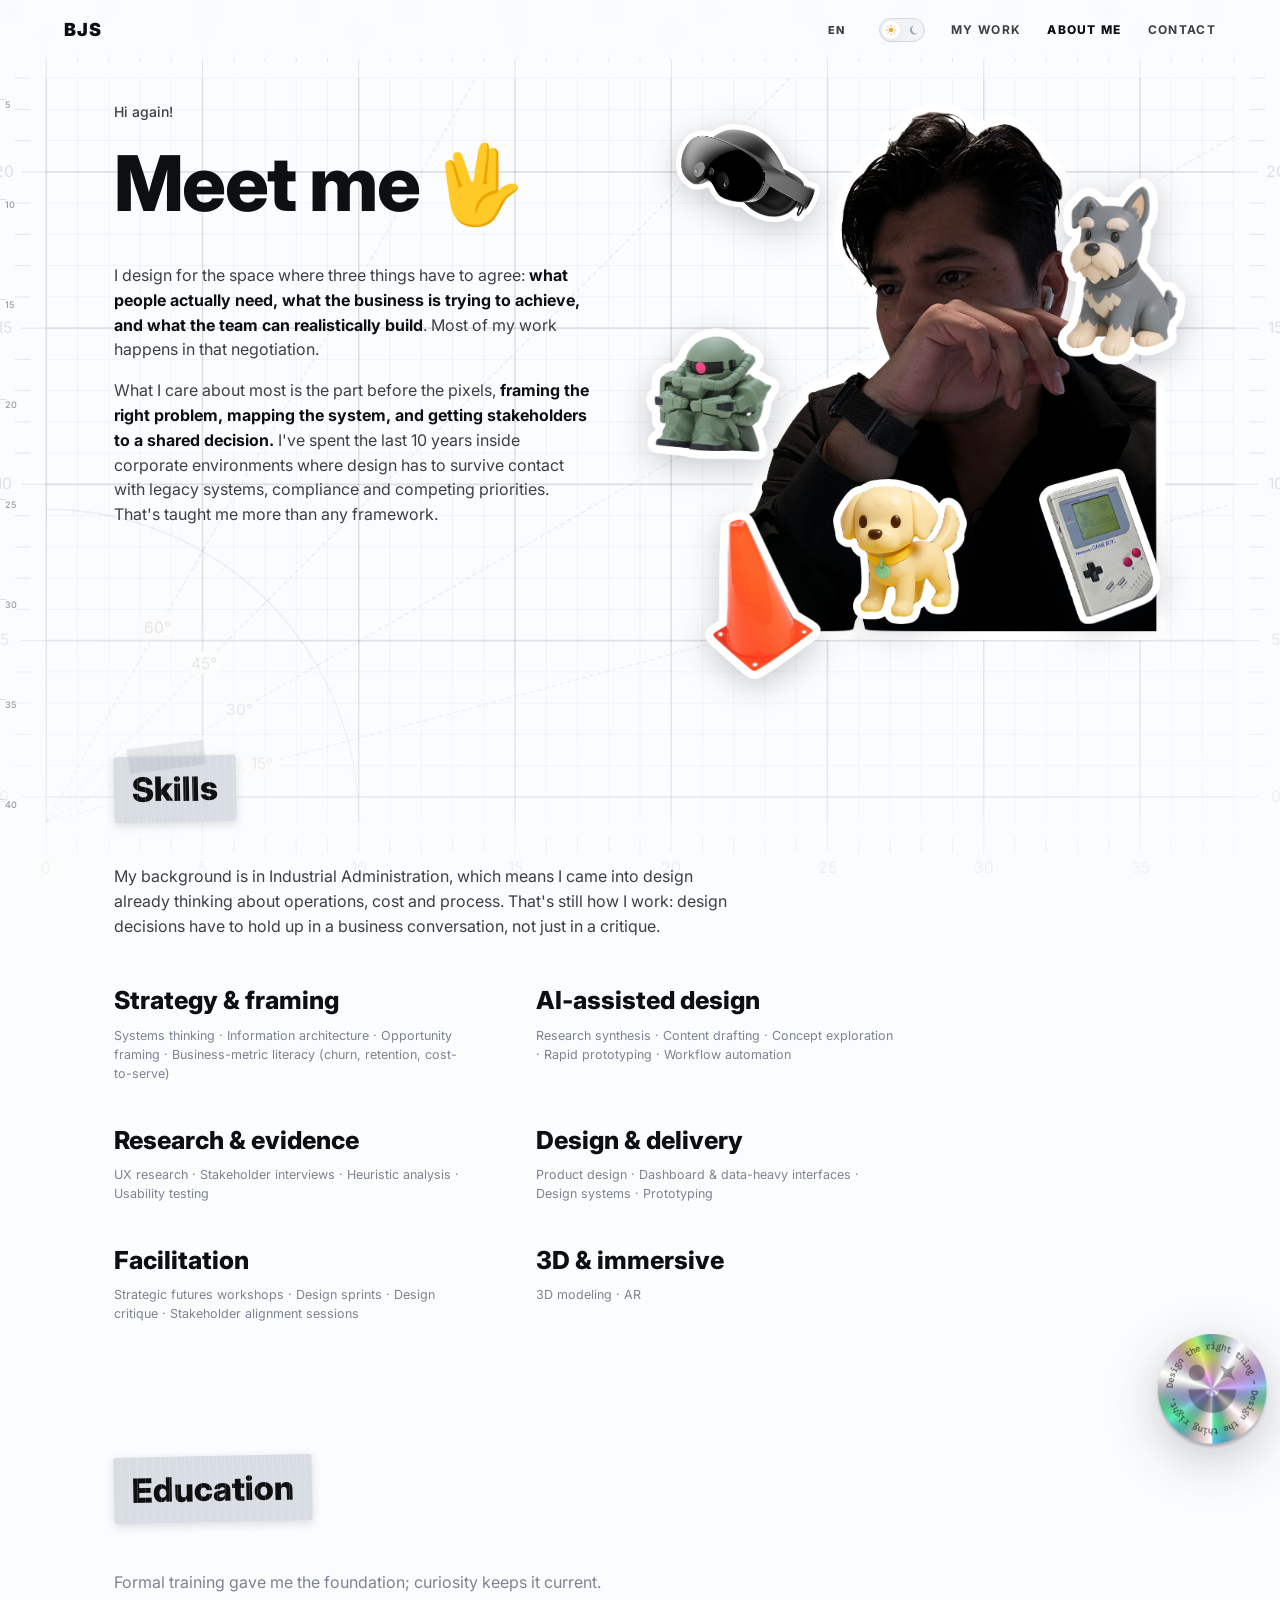
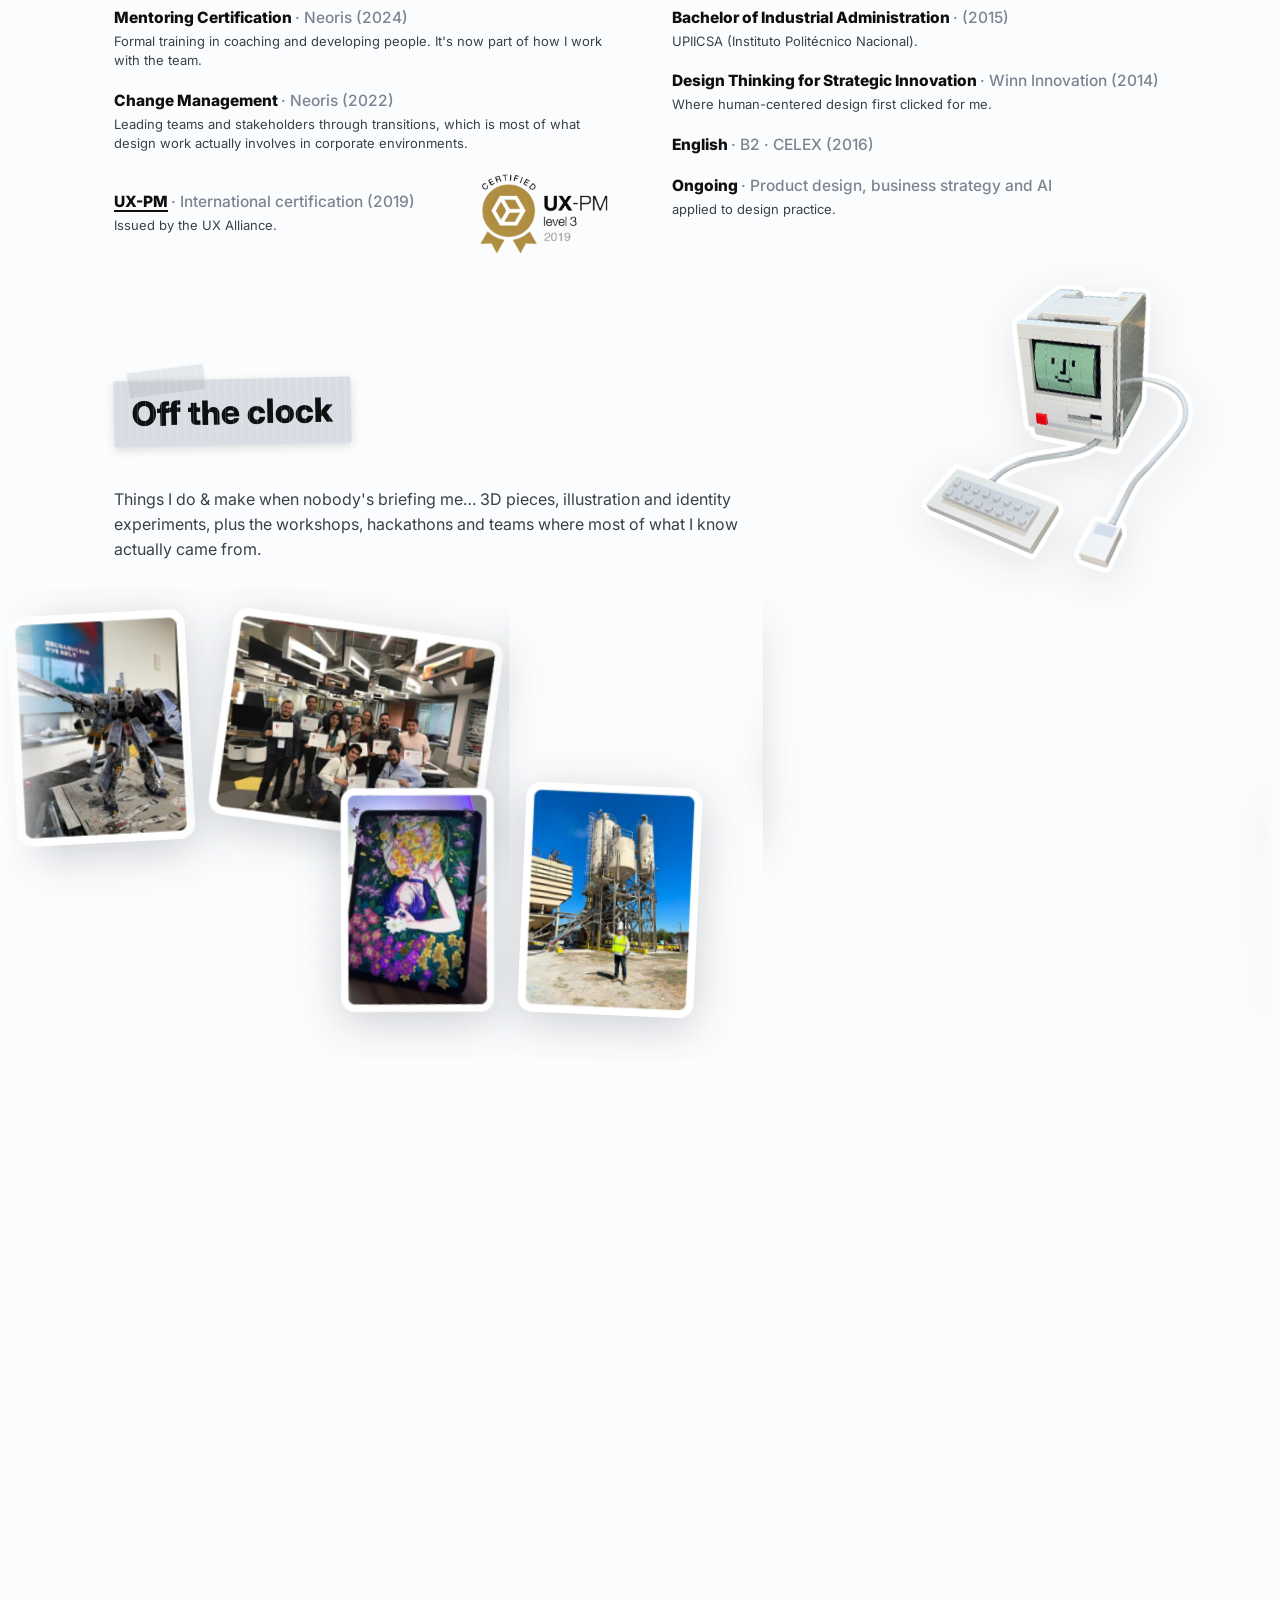
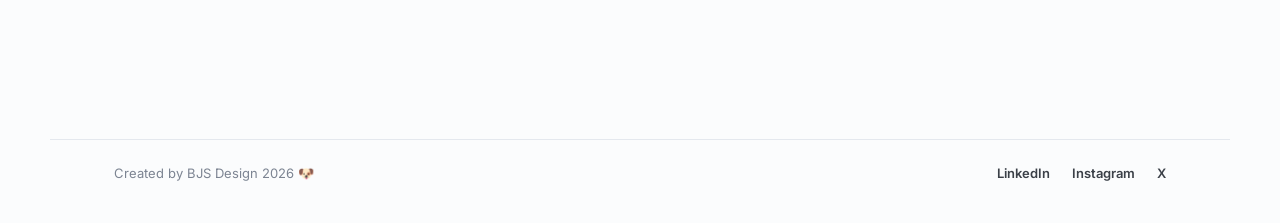
==== commit 080390c2: "Perf: load Google Fonts without blocking render - Load the Google Fonts stylesheet via media="print"" ====
--- a/about.html
+++ b/about.html
@@ -87,7 +87,8 @@
   </script>
   <link rel="preconnect" href="https://fonts.googleapis.com" />
   <link rel="preconnect" href="https://fonts.gstatic.com" crossorigin />
-  <link href="https://fonts.googleapis.com/css2?family=Inter:wght@400;500;600;700;800;900&family=Caveat:wght@500;600;700&family=Kalam:wght@400;700&display=swap" rel="stylesheet" />
+  <link rel="stylesheet" href="https://fonts.googleapis.com/css2?family=Inter:wght@400;500;600;700;800;900&family=Caveat:wght@500;600;700&display=swap" media="print" onload="this.media='all'" />
+  <noscript><link rel="stylesheet" href="https://fonts.googleapis.com/css2?family=Inter:wght@400;500;600;700;800;900&family=Caveat:wght@500;600;700&display=swap" /></noscript>
   <link rel="stylesheet" href="css/styles.css?v=55" />
 </head>
 <body>
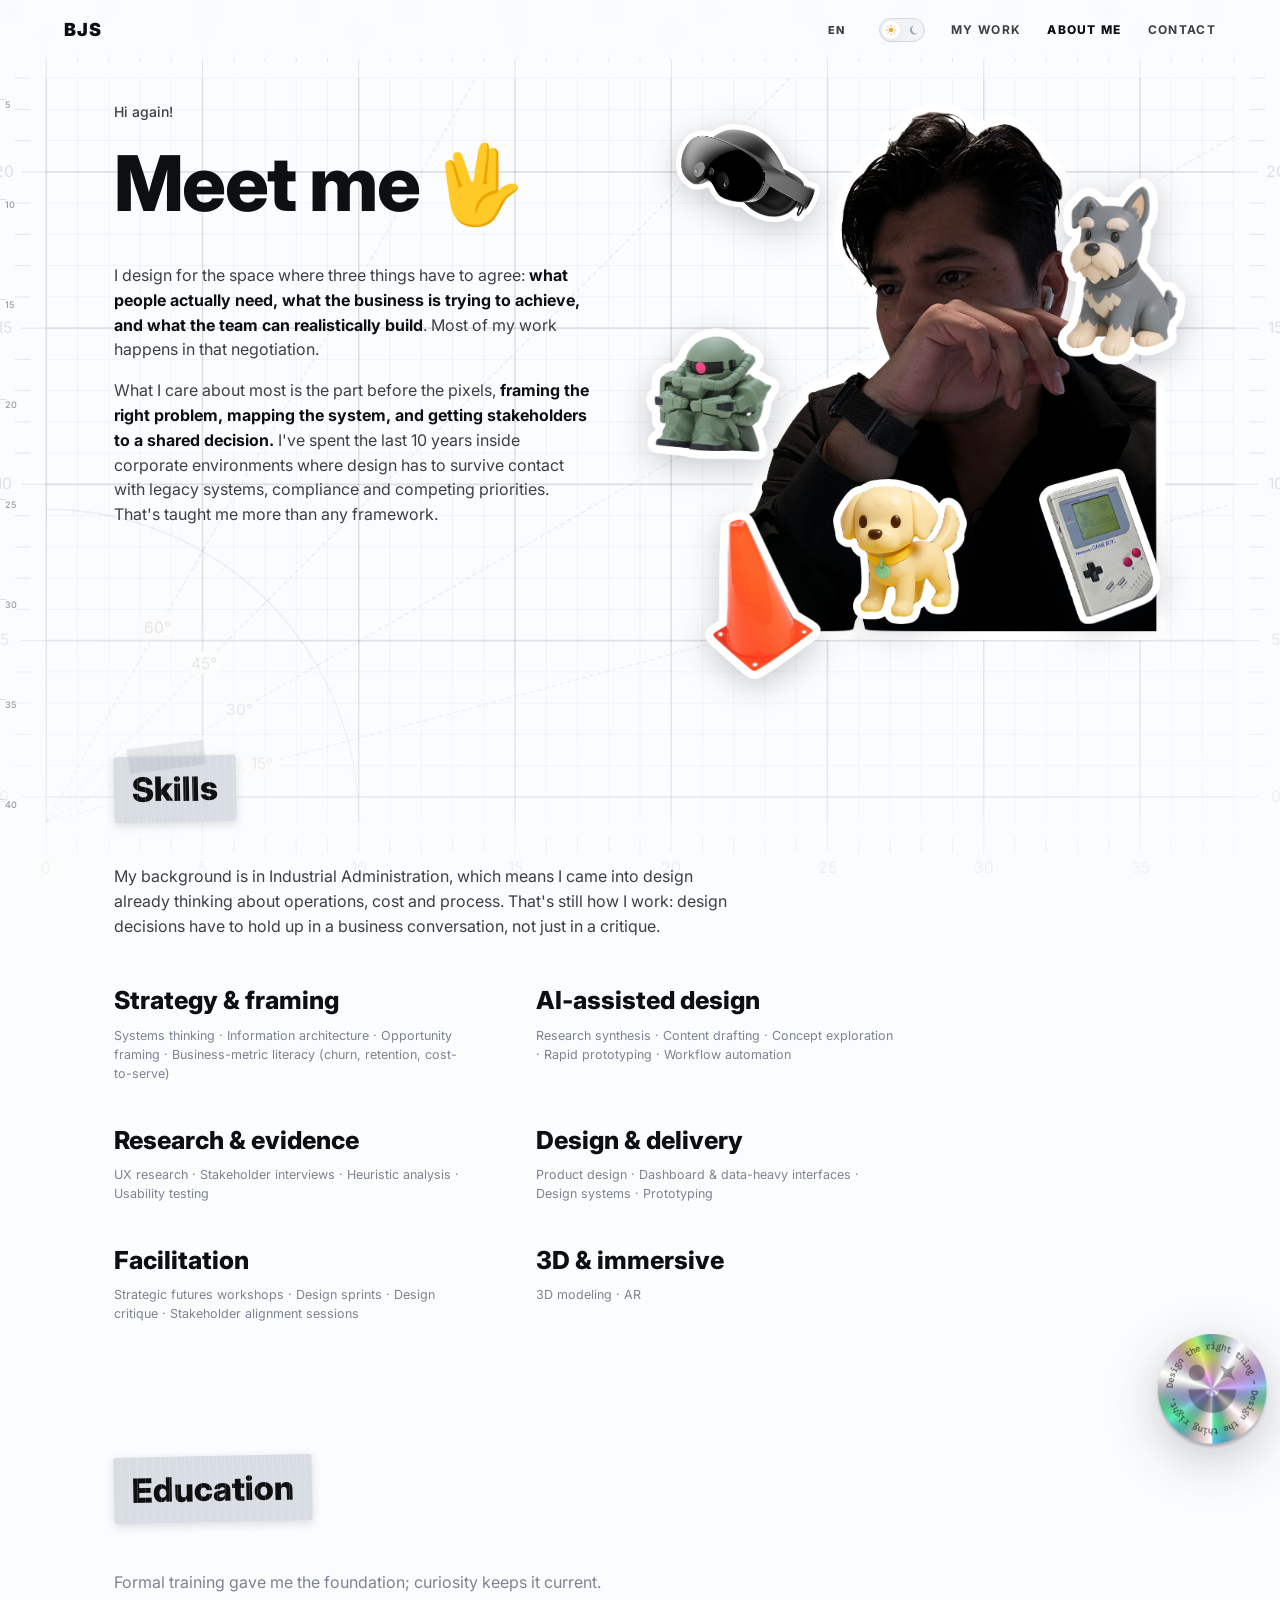
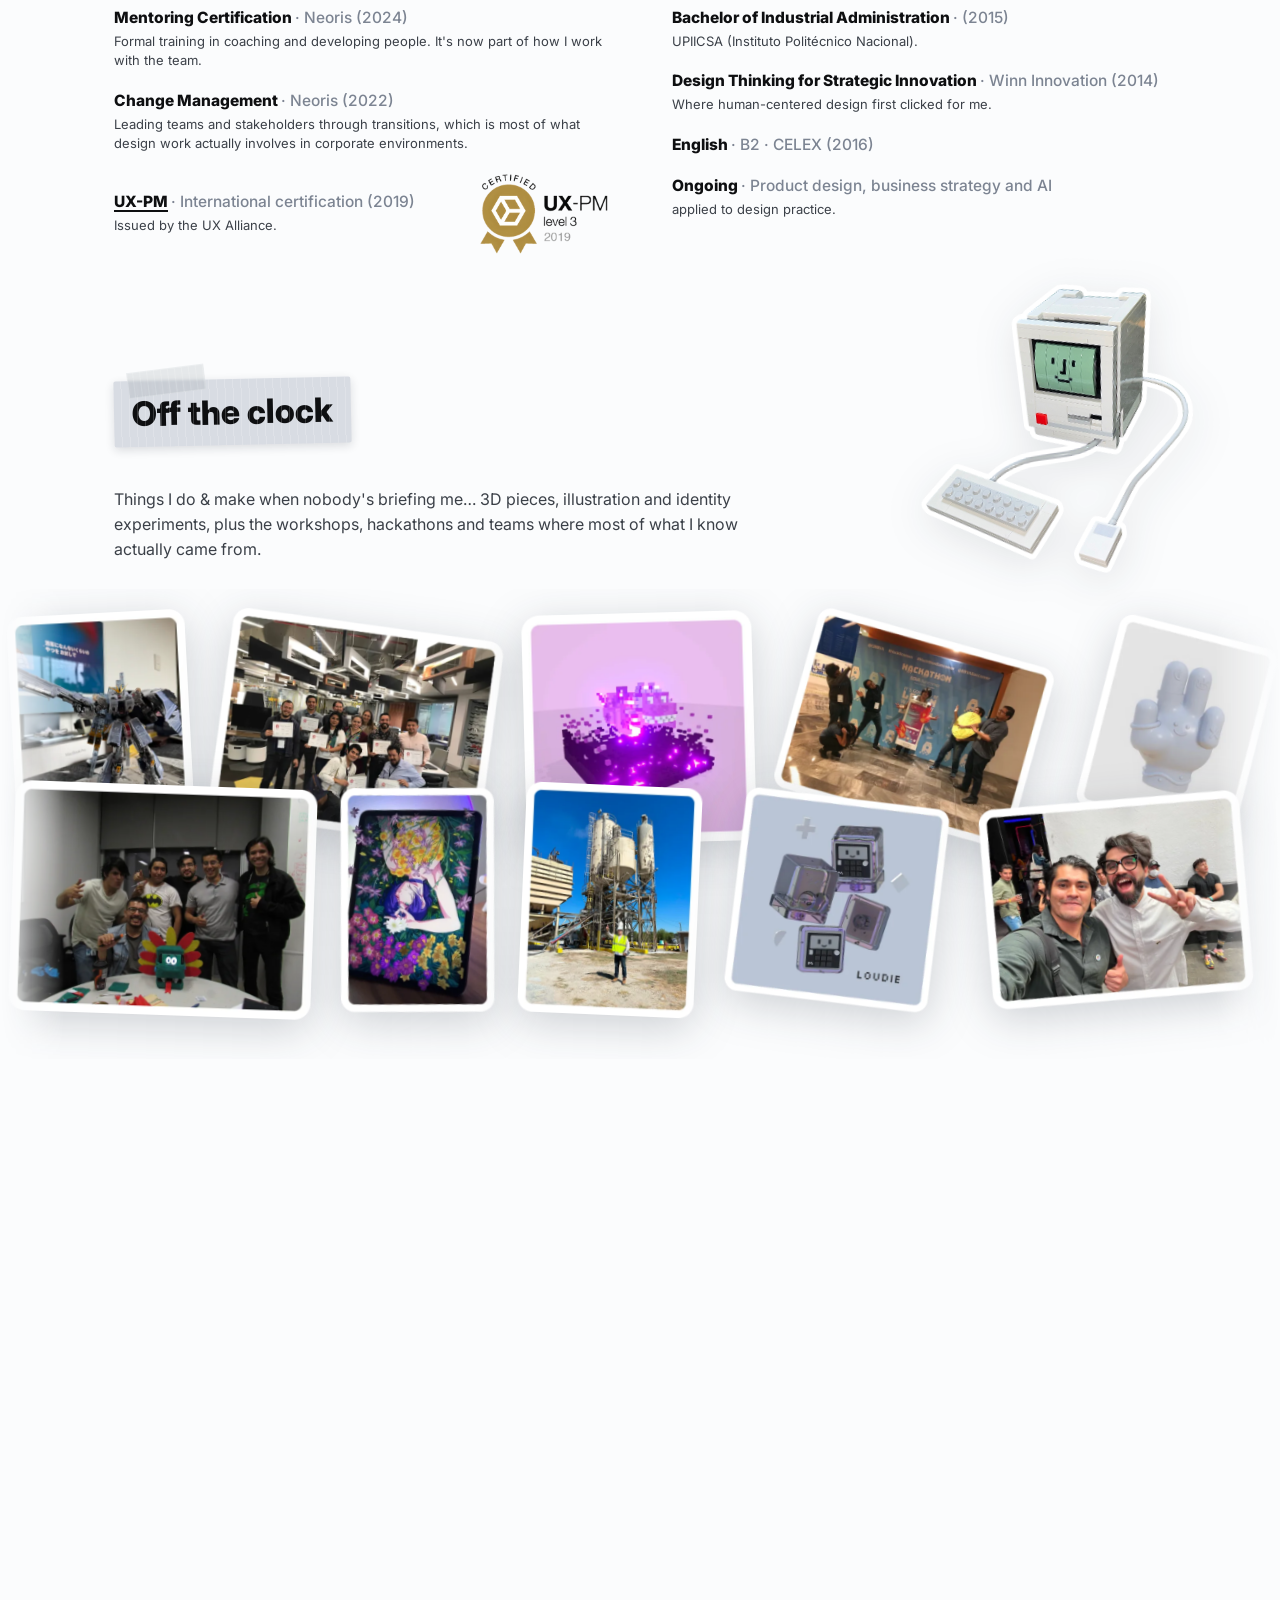
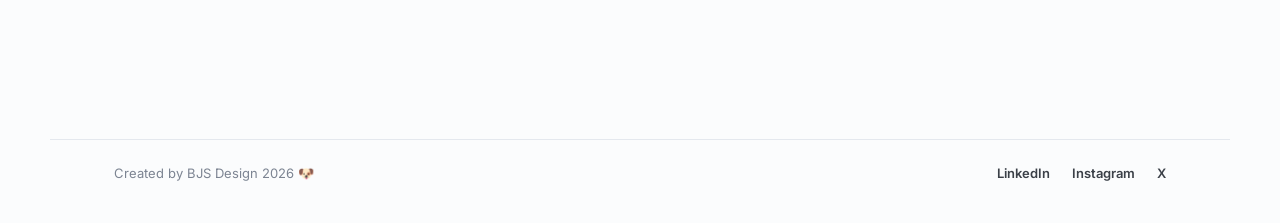
==== commit 5c36a4cd: "Perf: speed up LCP and unblock main thread - Preload the hero collage image (proj-cemex-driver.webp," ====
--- a/about.html
+++ b/about.html
@@ -257,6 +257,6 @@
     </nav>
   </footer>
 
-  <script src="js/main.js?v=23"></script>
+  <script defer src="js/main.js?v=23"></script>
 </body>
 </html>
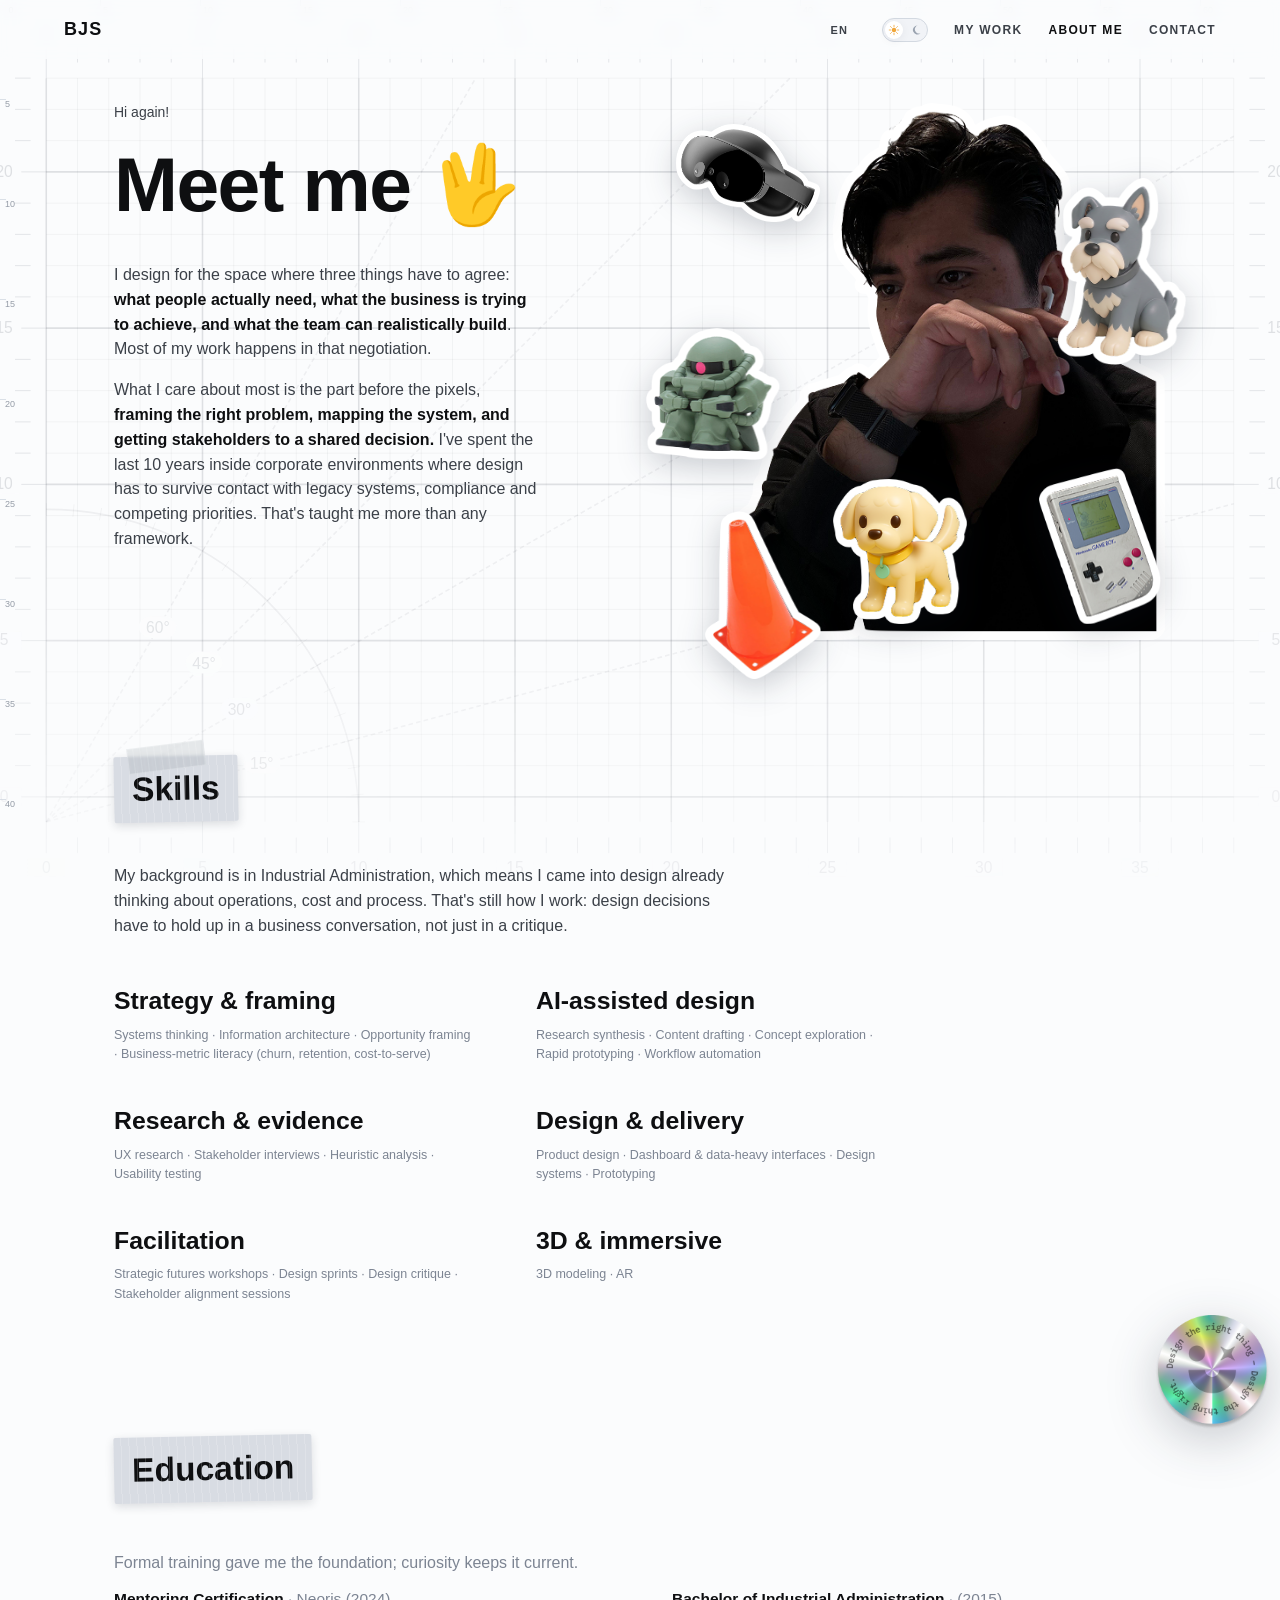
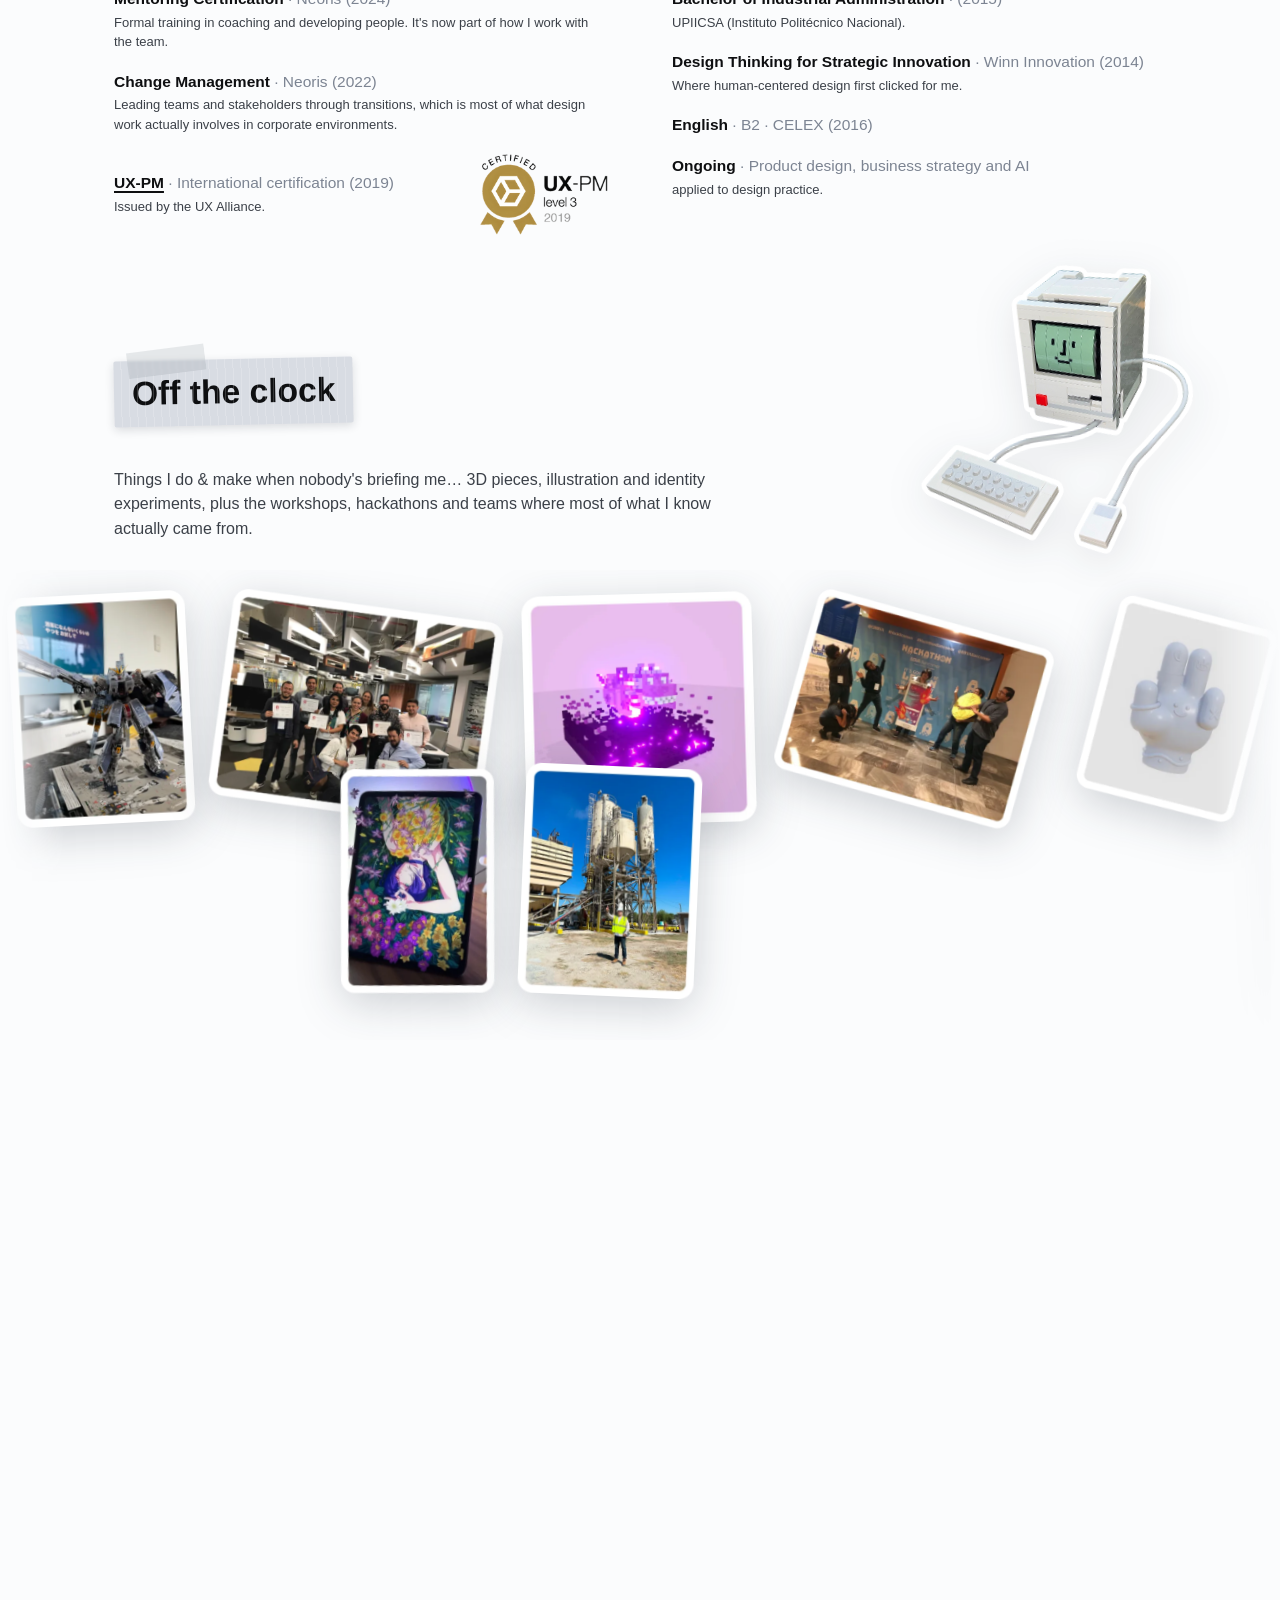
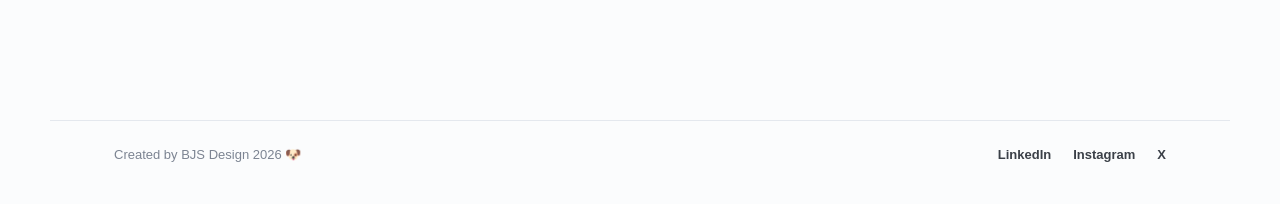
==== commit 8d4ad535: "Type: replace Inter with Satoshi for body/UI - Load Satoshi (Fontshare, full 400-900 range) and drop" ====
--- a/about.html
+++ b/about.html
@@ -19,14 +19,14 @@
   <meta property="og:title" content="About — Brayham Jaimes" />
   <meta property="og:description" content="Meet Brayham Jaimes — Product Designer. Skills, education and what I do off the clock." />
   <meta property="og:url" content="https://brayhamjaimes.com/about.html" />
-  <meta property="og:image" content="https://brayhamjaimes.com/assets/og-preview.png" />
+  <meta property="og:image" content="https://brayhamjaimes.com/assets/og-preview.jpg" />
   <meta property="og:image:width" content="1200" />
   <meta property="og:image:height" content="630" />
   <meta property="og:image:alt" content="Brayham Jaimes — Building value through design" />
   <meta name="twitter:card" content="summary_large_image" />
   <meta name="twitter:title" content="About — Brayham Jaimes" />
   <meta name="twitter:description" content="Meet Brayham Jaimes — Product Designer. Skills, education and what I do off the clock." />
-  <meta name="twitter:image" content="https://brayhamjaimes.com/assets/og-preview.png" />
+  <meta name="twitter:image" content="https://brayhamjaimes.com/assets/og-preview.jpg" />
   <link rel="icon" type="image/png" href="assets/favicon.png" />
   <link rel="apple-touch-icon" sizes="180x180" href="assets/apple-touch-icon.png" />
   <link rel="canonical" href="https://brayhamjaimes.com/about.html" />
@@ -56,7 +56,7 @@
         "jobTitle": "Senior Product Designer",
         "description": "Product designer with 10+ years turning complex problems into products that ship, for global brands, LATAM carriers and his own studio, BJS Design. Background in Industrial Administration; works at the intersection of user needs, business goals and what teams can realistically build.",
         "url": "https://brayhamjaimes.com/",
-        "image": "https://brayhamjaimes.com/assets/og-preview.png",
+        "image": "https://brayhamjaimes.com/assets/og-preview.jpg",
         "email": "brayhamjaimes@gmail.com",
         "worksFor": [
           { "@type": "Organization", "name": "EPAM Systems" },
@@ -87,9 +87,12 @@
   </script>
   <link rel="preconnect" href="https://fonts.googleapis.com" />
   <link rel="preconnect" href="https://fonts.gstatic.com" crossorigin />
-  <link rel="stylesheet" href="https://fonts.googleapis.com/css2?family=Inter:wght@400;500;600;700;800;900&family=Caveat:wght@500;600;700&display=swap" media="print" onload="this.media='all'" />
-  <noscript><link rel="stylesheet" href="https://fonts.googleapis.com/css2?family=Inter:wght@400;500;600;700;800;900&family=Caveat:wght@500;600;700&display=swap" /></noscript>
-  <link rel="stylesheet" href="css/styles.css?v=55" />
+  <link rel="stylesheet" href="https://fonts.googleapis.com/css2?family=Caveat:wght@500;600;700&display=swap" media="print" onload="this.media='all'" />
+  <noscript><link rel="stylesheet" href="https://fonts.googleapis.com/css2?family=Caveat:wght@500;600;700&display=swap" /></noscript>
+  <link rel="preconnect" href="https://api.fontshare.com" crossorigin />
+  <link rel="stylesheet" href="https://api.fontshare.com/v2/css?f[]=satoshi@400,500,600,700,800,900&display=swap" media="print" onload="this.media='all'" />
+  <noscript><link rel="stylesheet" href="https://api.fontshare.com/v2/css?f[]=satoshi@400,500,600,700,800,900&display=swap" /></noscript>
+  <link rel="stylesheet" href="css/styles.css?v=56" />
 </head>
 <body>
   <div class="grid-bg" aria-hidden="true" style="display:none"></div>
@@ -257,6 +260,6 @@
     </nav>
   </footer>
 
-  <script defer src="js/main.js?v=23"></script>
+  <script defer src="js/main.js?v=24"></script>
 </body>
 </html>
--- a/css/styles.css
+++ b/css/styles.css
@@ -27,8 +27,8 @@
   --radius: 14px;
   --maxw: 1180px;
   --pad: clamp(26px, 5vw, 72px);
-  --font: "Inter", "Helvetica Neue", Helvetica, Arial, sans-serif;
-  --display: "Helvetica Neue", "Inter", Arial, sans-serif;
+  --font: "Satoshi", "Helvetica Neue", Helvetica, Arial, sans-serif;
+  --display: "Helvetica Neue", "Satoshi", Arial, sans-serif;
   --hand: "Caveat", "Kalam", cursive;
   --mono: "JetBrains Mono", ui-monospace, "SF Mono", Menlo, monospace;
 }
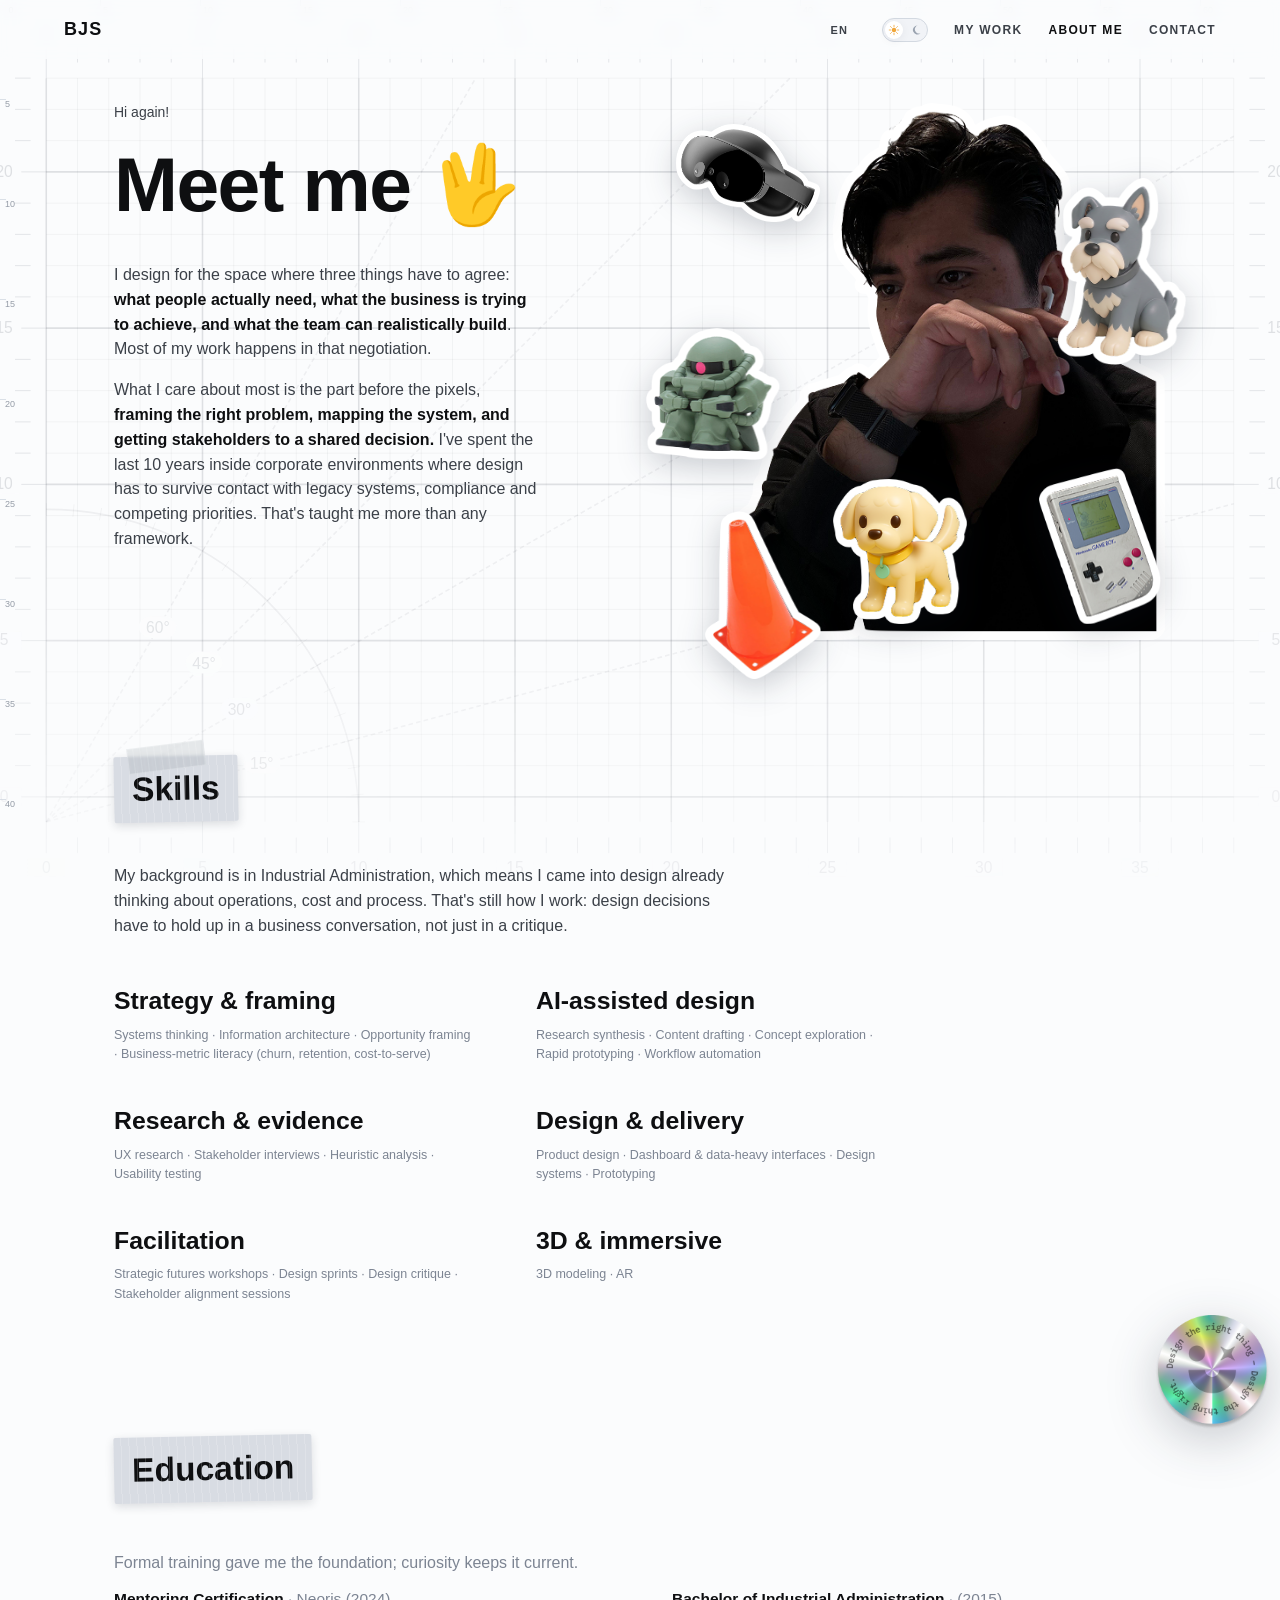
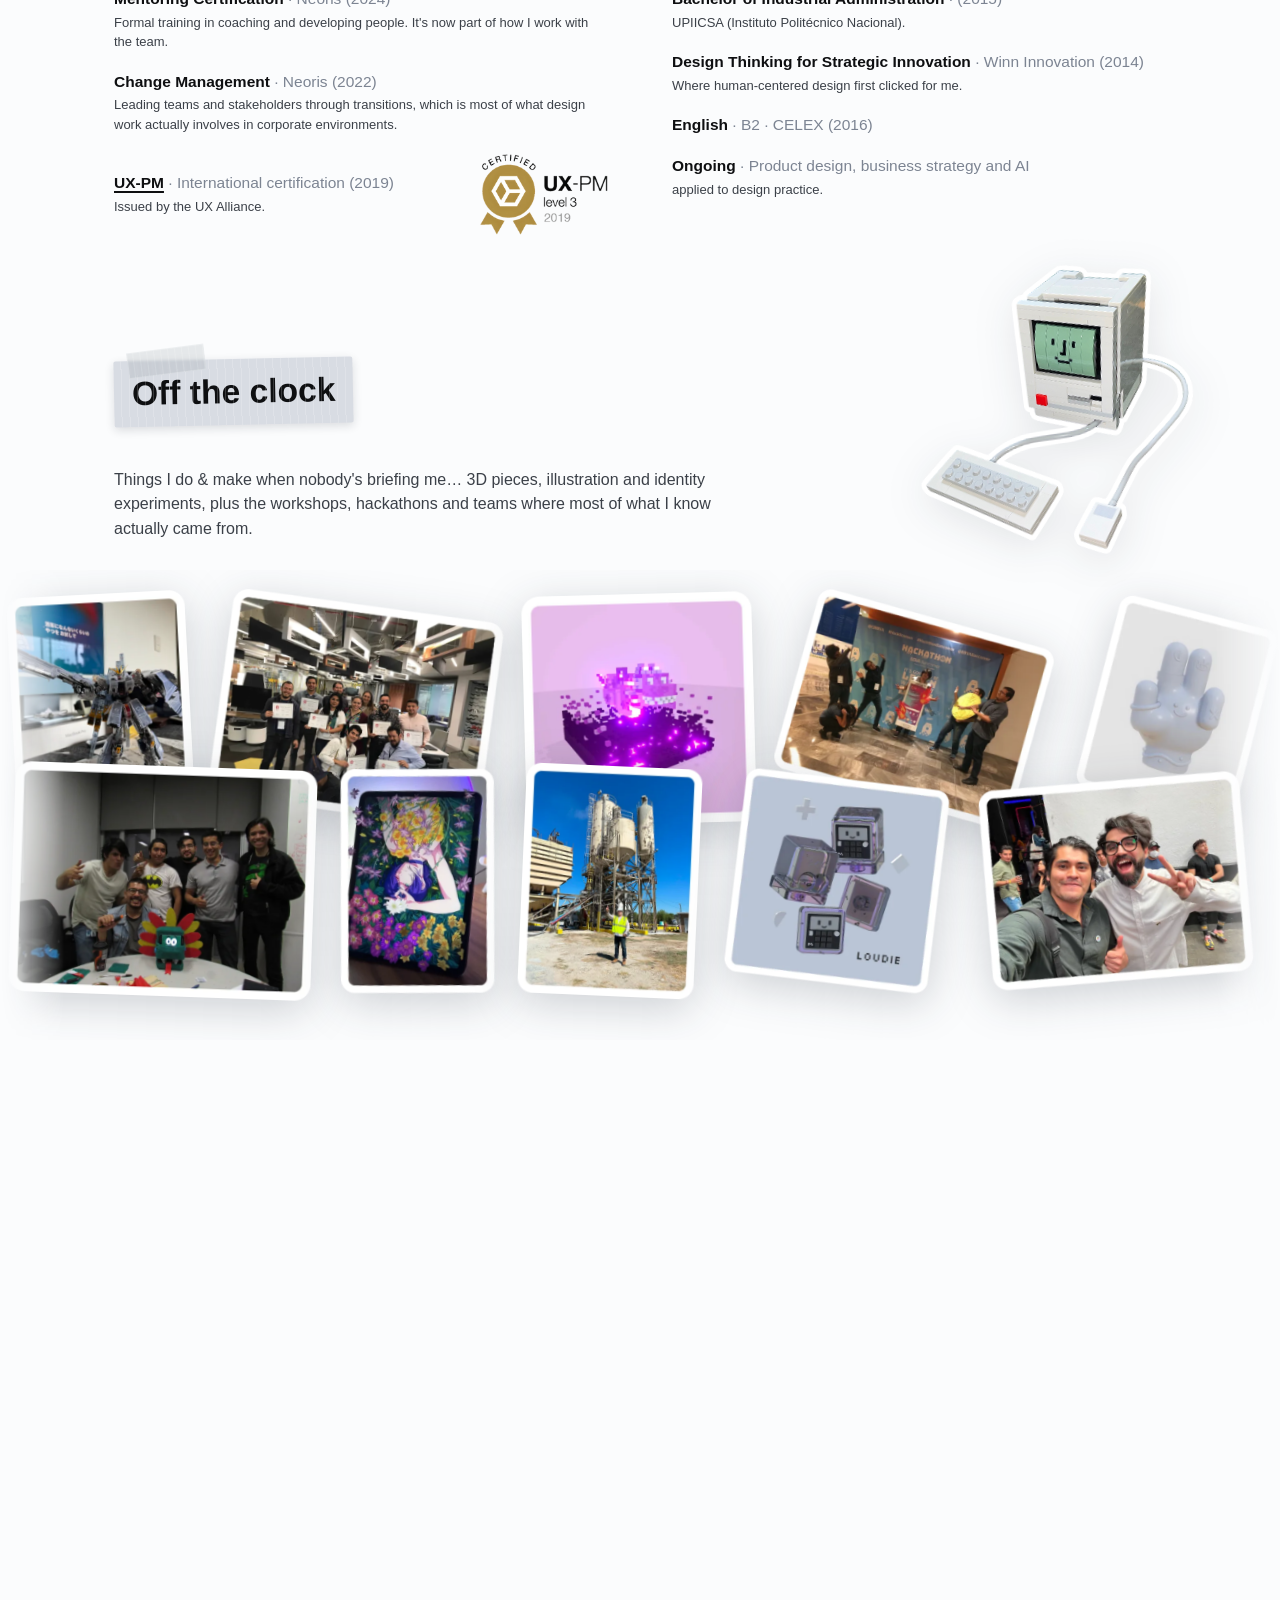
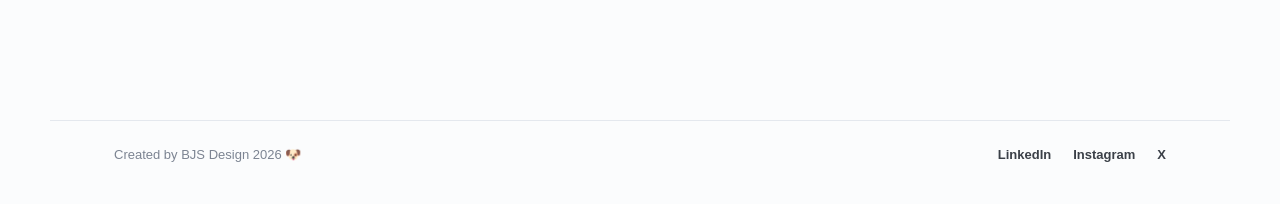
==== commit 6c180c9a: "Perf: defer Google Analytics until first interaction / idle gtag.js (163 KiB, ~71 KiB unused) now lo" ====
--- a/about.html
+++ b/about.html
@@ -3,13 +3,26 @@
 <head>
   <meta charset="UTF-8" />
   <meta name="viewport" content="width=device-width, initial-scale=1.0" />
-  <!-- Google Analytics (GA4) -->
-  <script async src="https://www.googletagmanager.com/gtag/js?id=G-72JWC0ZJKR"></script>
+  <!-- Google Analytics (GA4) — deferred until first interaction / idle to keep it off the critical path -->
   <script>
     window.dataLayer = window.dataLayer || [];
     function gtag(){dataLayer.push(arguments);}
     gtag('js', new Date());
     gtag('config', 'G-72JWC0ZJKR');
+    (function () {
+      var loaded = false;
+      function loadGA() {
+        if (loaded) return; loaded = true;
+        var s = document.createElement('script');
+        s.async = true;
+        s.src = 'https://www.googletagmanager.com/gtag/js?id=G-72JWC0ZJKR';
+        document.head.appendChild(s);
+      }
+      ['scroll', 'pointerdown', 'keydown', 'touchstart'].forEach(function (ev) {
+        window.addEventListener(ev, loadGA, { once: true, passive: true });
+      });
+      window.addEventListener('load', function () { setTimeout(loadGA, 3000); });
+    })();
   </script>
   <title>About — Brayham Jaimes</title>
   <meta name="description" content="Meet Brayham Jaimes — Product Designer. Skills, education and what I do off the clock." />
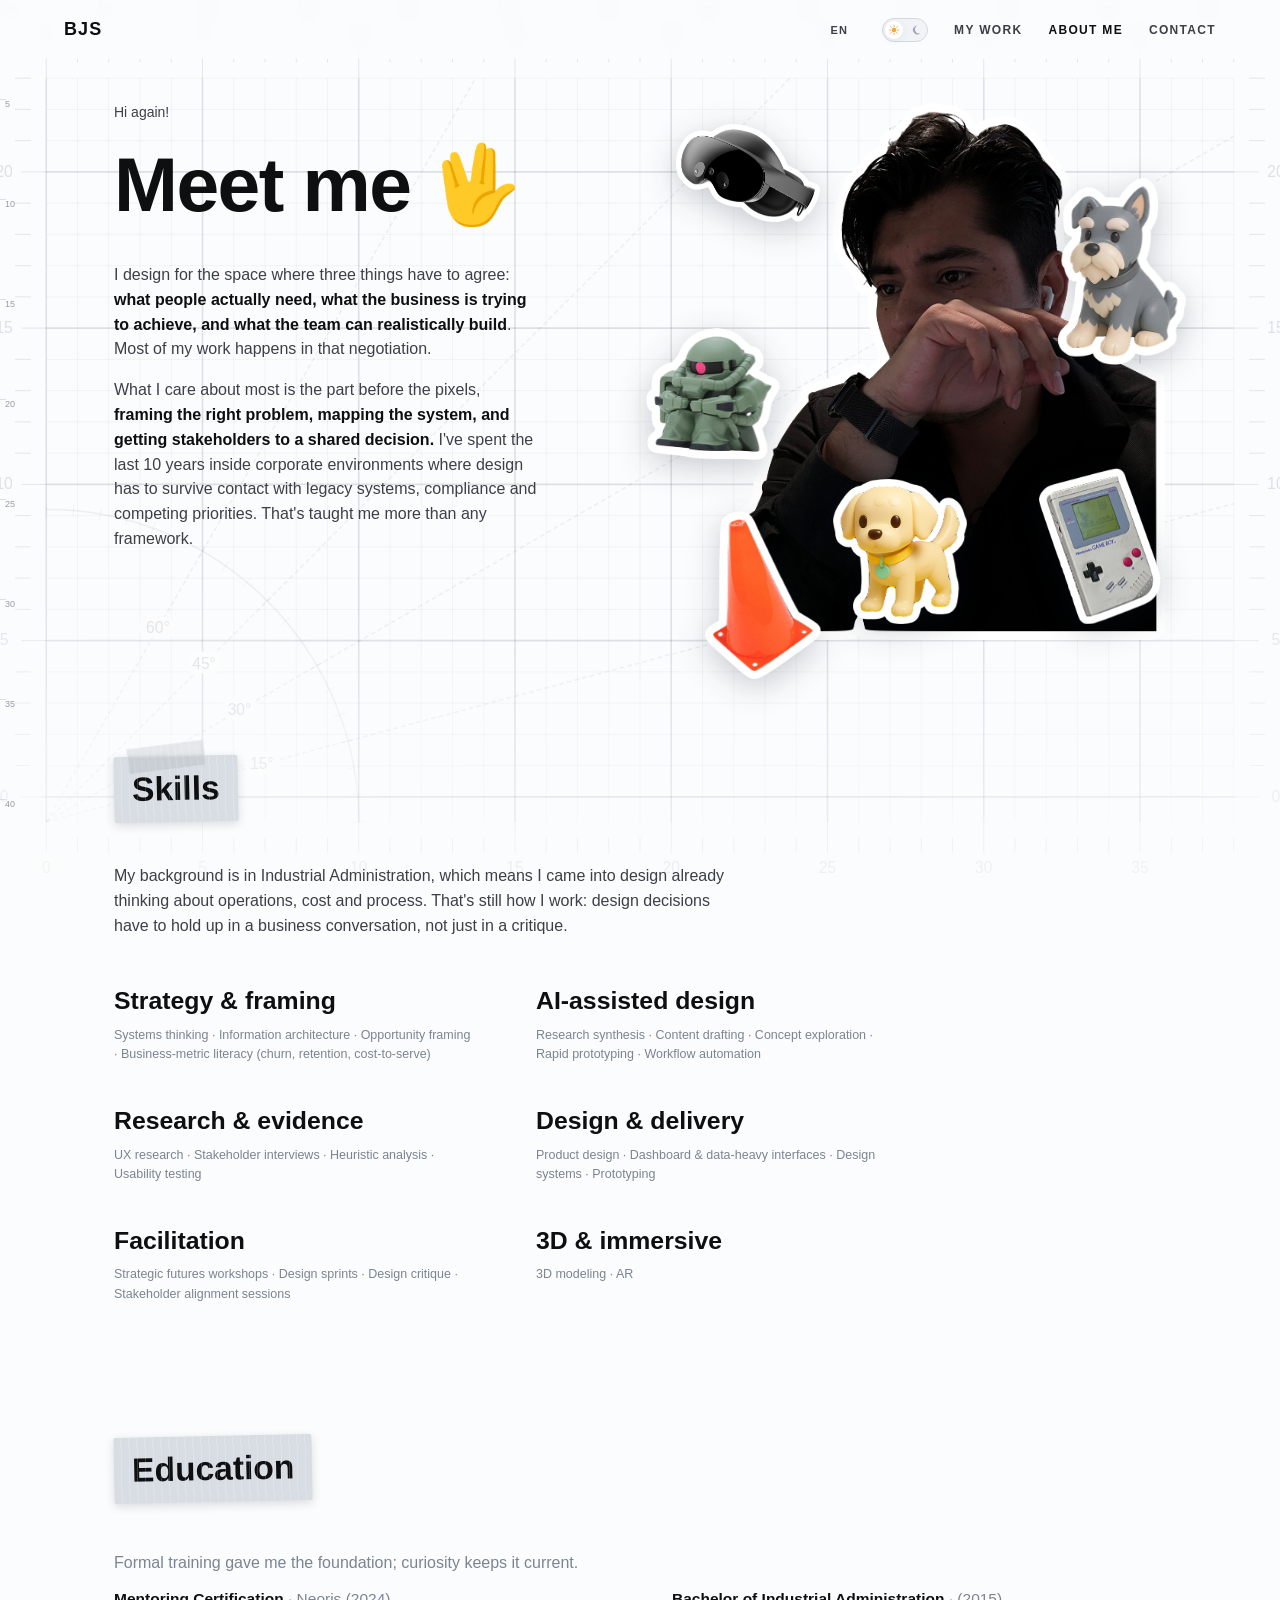
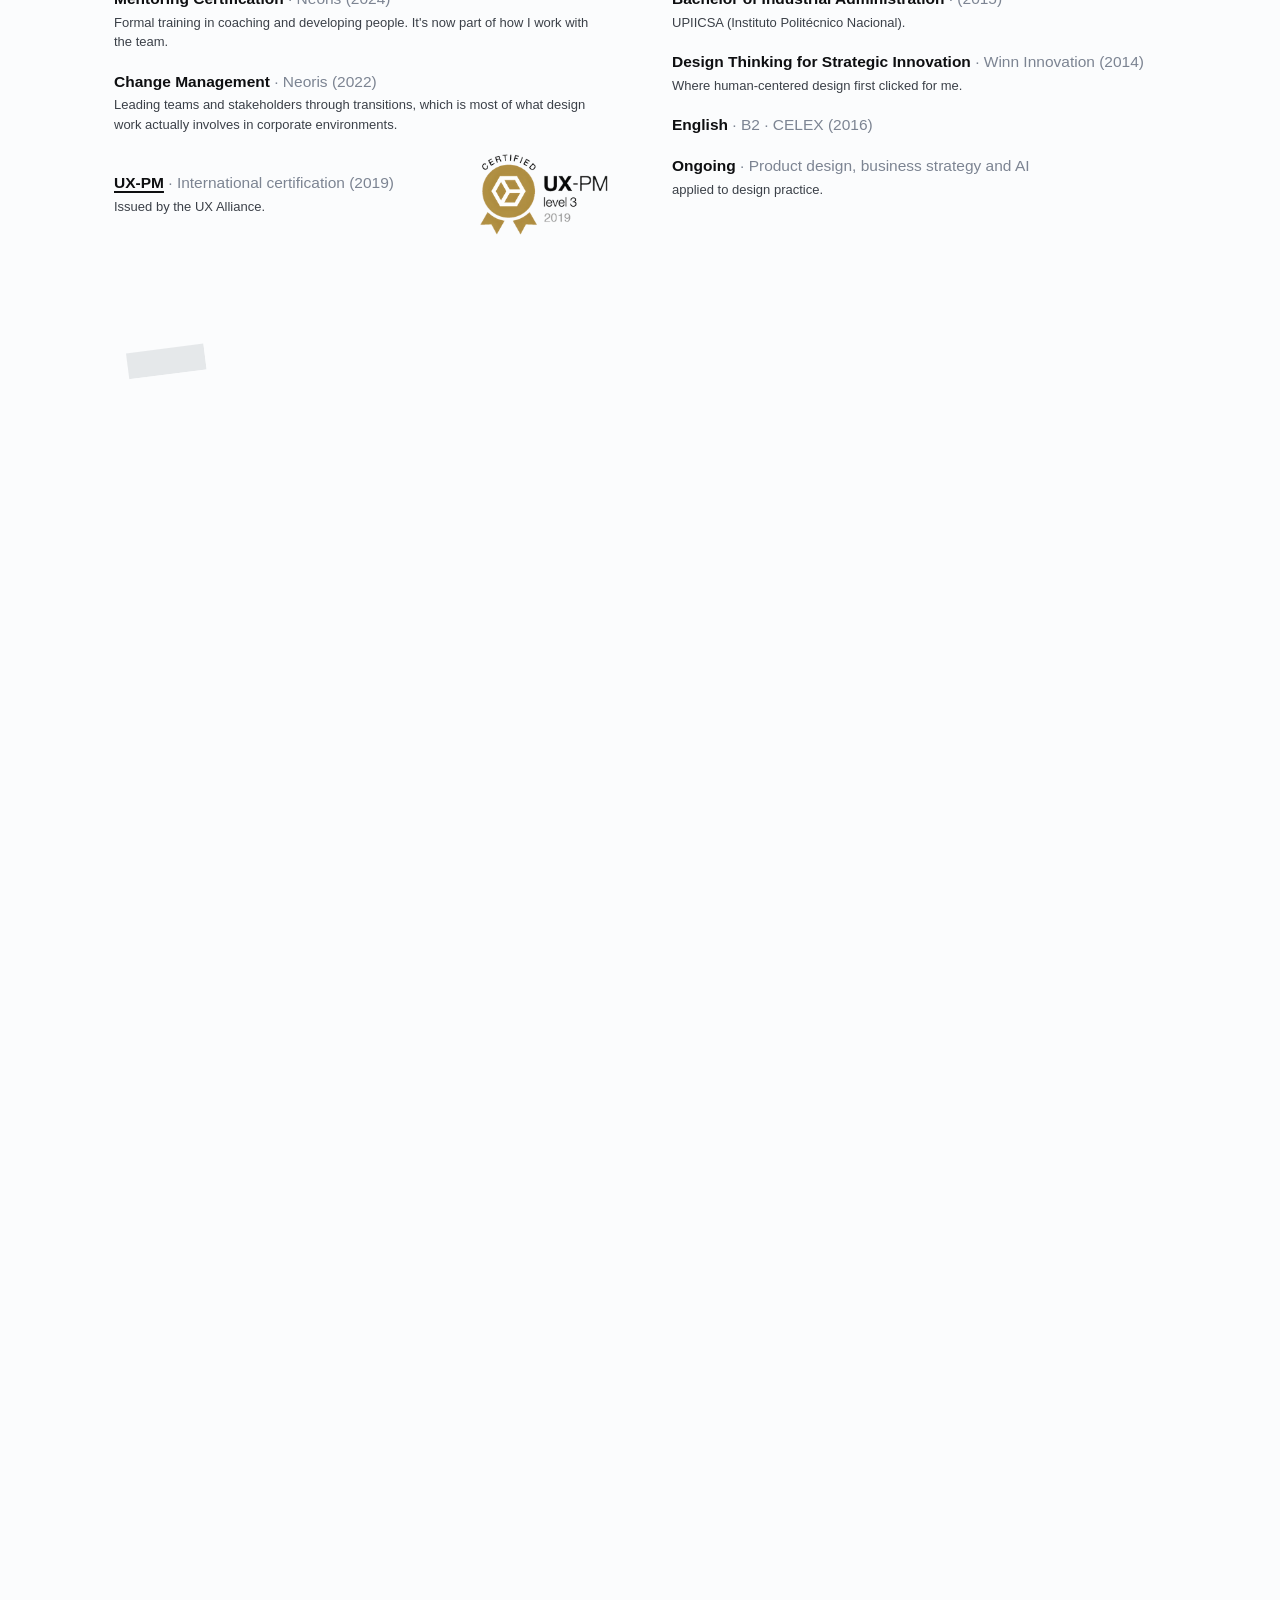
==== commit ed5ed1ce: "Fix broken CD disc on About page The About page still pointed at cd-placeholder.png, which was remov" ====
--- a/about.html
+++ b/about.html
@@ -18,10 +18,9 @@
         s.src = 'https://www.googletagmanager.com/gtag/js?id=G-72JWC0ZJKR';
         document.head.appendChild(s);
       }
-      ['scroll', 'pointerdown', 'keydown', 'touchstart'].forEach(function (ev) {
+      ['scroll', 'mousemove', 'pointerdown', 'keydown', 'touchstart'].forEach(function (ev) {
         window.addEventListener(ev, loadGA, { once: true, passive: true });
       });
-      window.addEventListener('load', function () { setTimeout(loadGA, 3000); });
     })();
   </script>
   <title>About — Brayham Jaimes</title>
@@ -188,7 +187,7 @@
         <div class="skill"><h3 data-en="Facilitation" data-es="Facilitación">Facilitation</h3><p data-en="Strategic futures workshops · Design sprints · Design critique · Stakeholder alignment sessions" data-es="Workshops de futuros estratégicos · Design sprints · Design critique · Sesiones de alineación con stakeholders">Strategic futures workshops · Design sprints · Design critique · Stakeholder alignment sessions</p></div>
         <div class="skill"><h3 data-en="3D &amp; immersive" data-es="3D e inmersivo">3D &amp; immersive</h3><p data-en="3D modeling · AR" data-es="Modelado 3D · AR">3D modeling · AR</p></div>
       </div>
-      <img class="deco deco--cd" src="assets/decor/cd-placeholder.png" alt="" aria-hidden="true" />
+      <img class="deco deco--cd" src="assets/decor/cd-placeholder.webp" alt="" aria-hidden="true" />
     </section>
 
     <!-- EDUCATION -->
